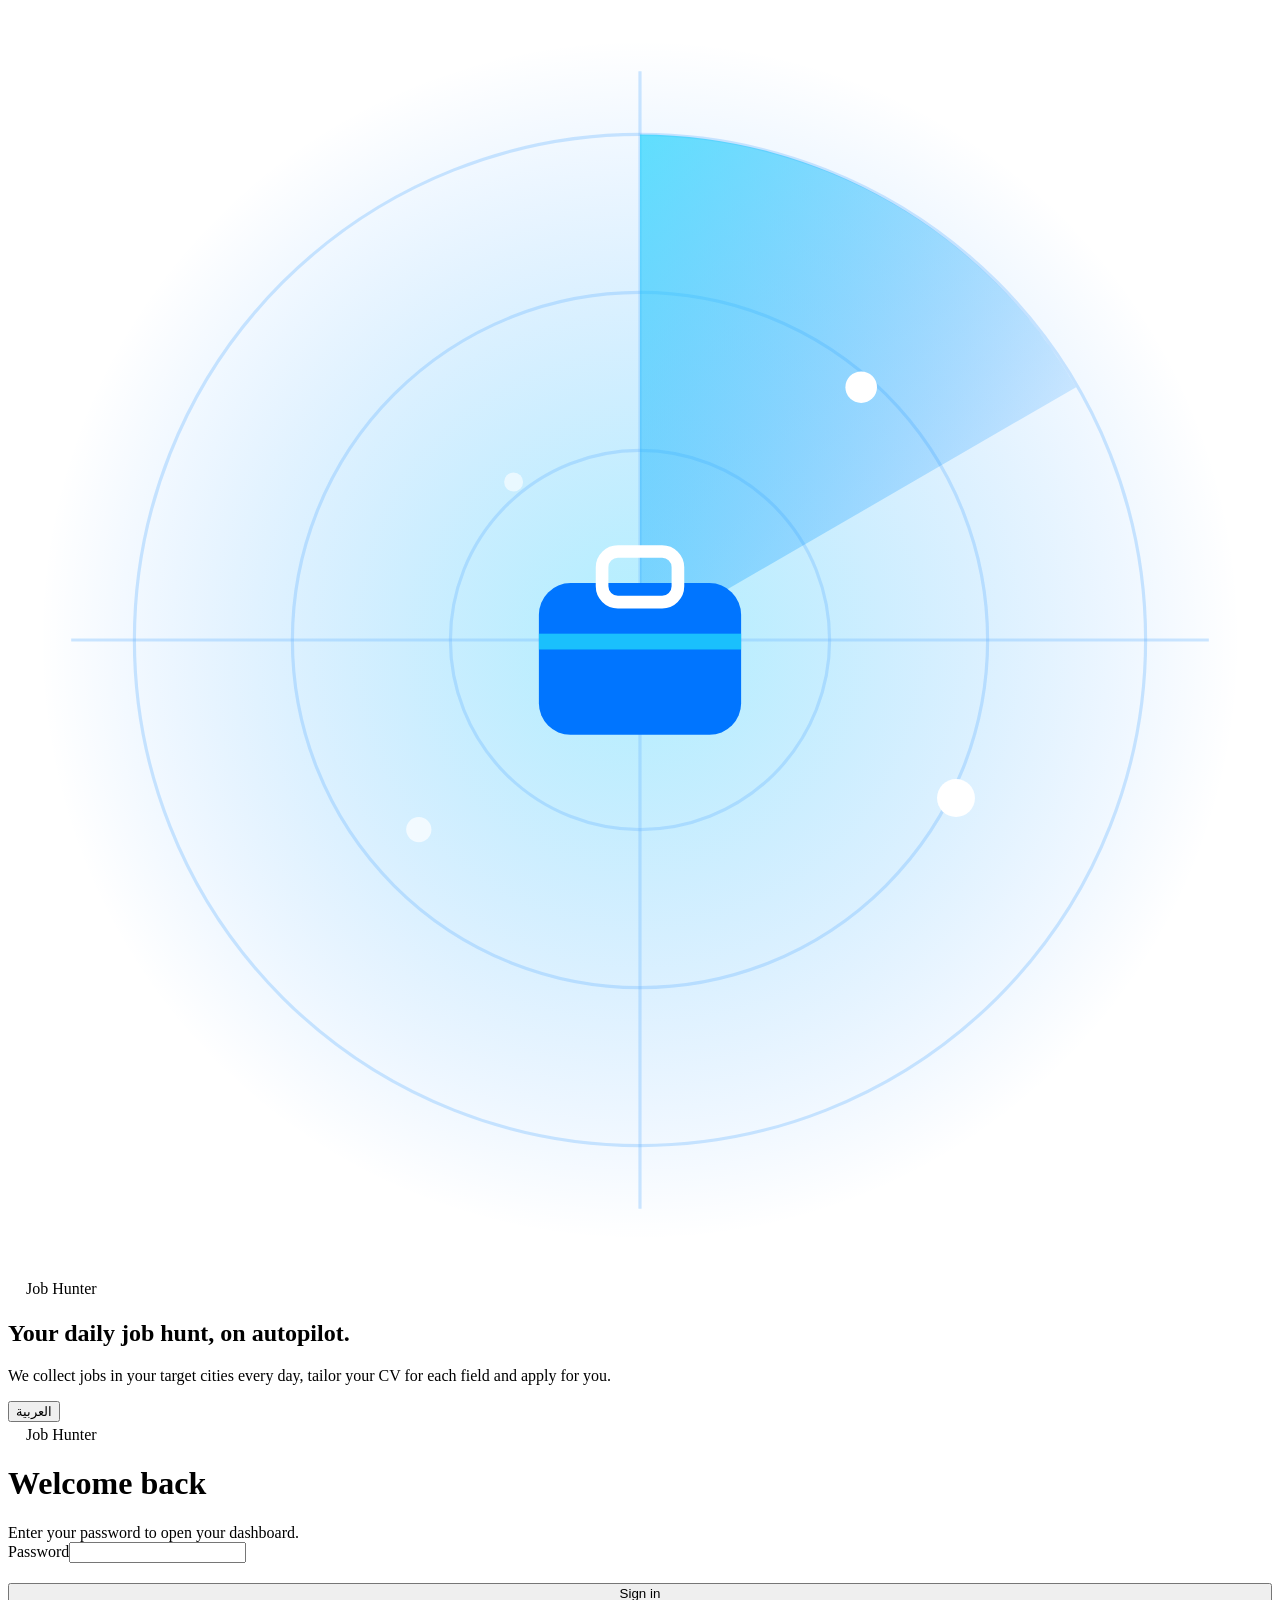
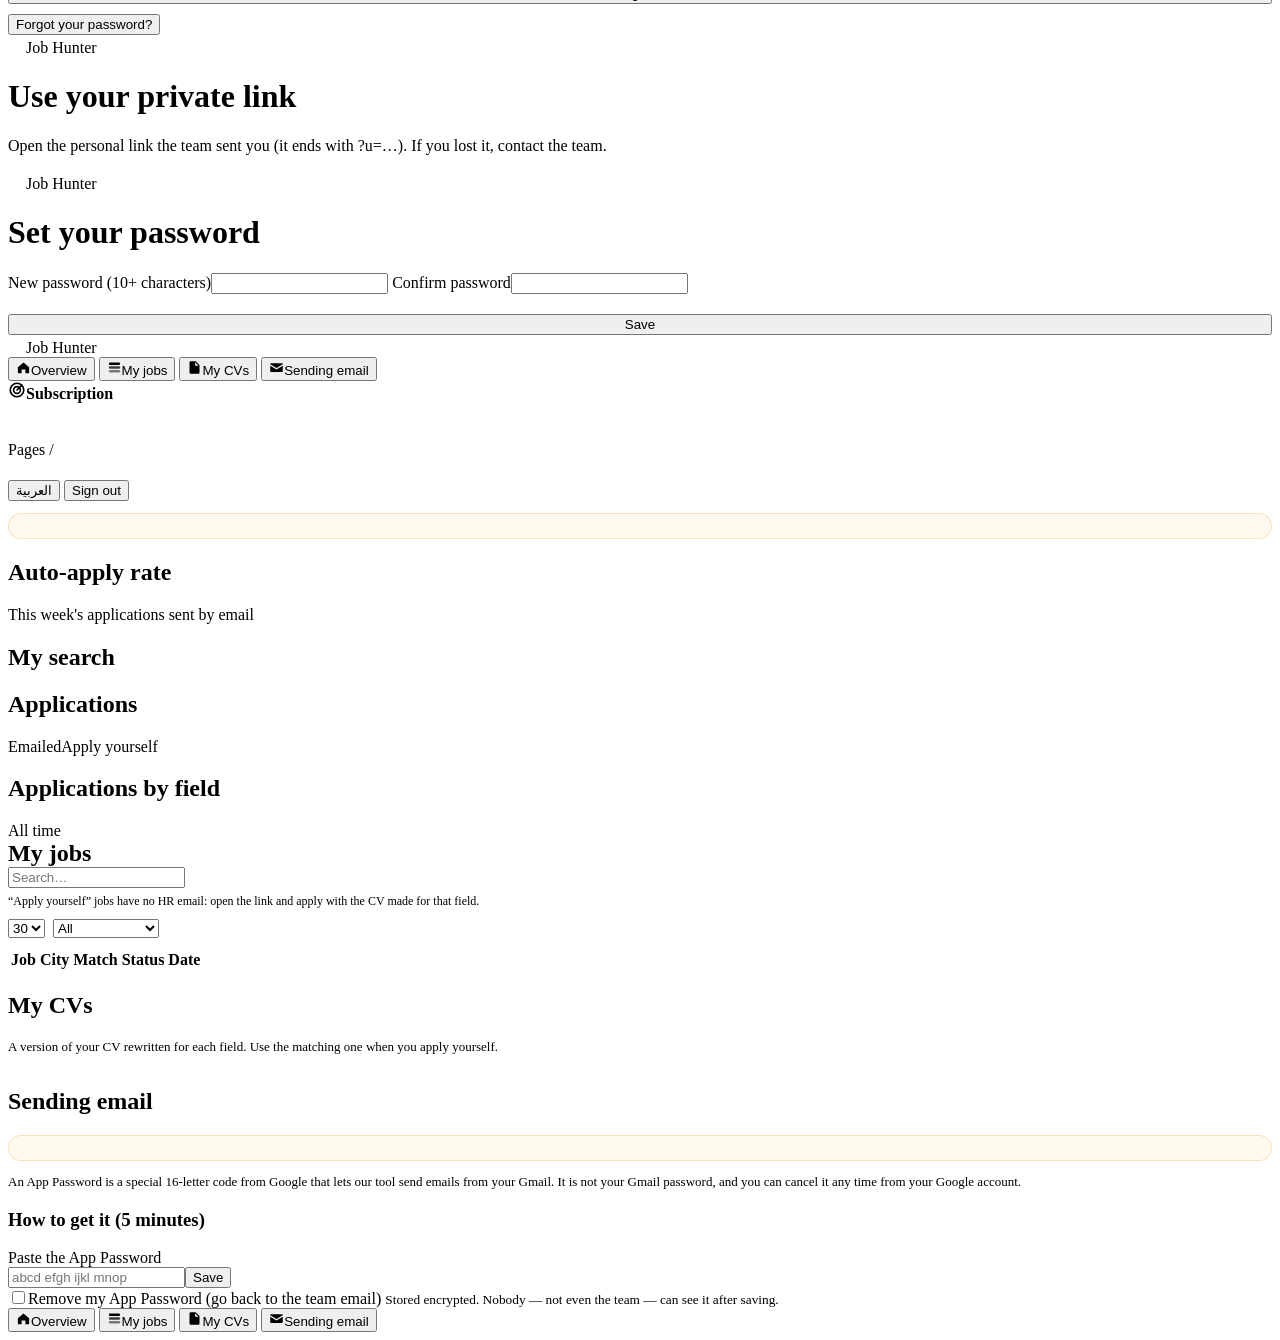
==== public/me.html @ 723ca61e "Create me.html" ====
<!doctype html>
<html lang="en" dir="ltr">
<head>
<meta charset="utf-8">
<meta name="viewport" content="width=device-width,initial-scale=1,viewport-fit=cover">
<meta name="robots" content="noindex,nofollow">
<title>My job hunt</title>
<meta name="theme-color" content="#070b24">
<link rel="manifest" href="/me.webmanifest">
<link rel="icon" href="/icon.svg" type="image/svg+xml">
<link rel="apple-touch-icon" href="/icon-192.png">
<meta name="mobile-web-app-capable" content="yes"><meta name="apple-mobile-web-app-capable" content="yes">
<meta name="apple-mobile-web-app-status-bar-style" content="black-translucent"><meta name="apple-mobile-web-app-title" content="Job Hunter">
<link rel="preconnect" href="https://fonts.googleapis.com"><link rel="preconnect" href="https://fonts.gstatic.com" crossorigin>
<link rel="stylesheet" href="https://fonts.googleapis.com/css2?family=Cairo:wght@400;600;700;800&family=Plus+Jakarta+Sans:wght@400;500;600;700;800&display=swap">
<link rel="stylesheet" href="/app.css">
<style>
.steps{margin:6px 0 0;padding-inline-start:22px;line-height:1.8;font-size:14px}.steps li{margin-bottom:8px}.steps a{color:var(--acc2)}
.note{border:1px solid rgba(255,181,71,.35);background:rgba(255,181,71,.08);color:var(--warn);border-radius:14px;padding:12px 14px;font-size:13px;margin:12px 0}
.note.ok{border-color:rgba(1,181,116,.35);background:rgba(1,181,116,.08);color:var(--ok)}
.jt a.apply{color:var(--acc2);font-weight:700;text-decoration:none}.jt td{vertical-align:top}
.cvs{display:grid;grid-template-columns:repeat(auto-fill,minmax(230px,1fr));gap:14px}
.cvc{border:1px solid var(--line);border-radius:18px;padding:16px;background:rgba(255,255,255,.03)}.cvc b{display:block;margin-bottom:4px}
.filters{display:flex;gap:8px;flex-wrap:wrap;margin:10px 0}.filters select{width:auto}
a.btn{display:inline-block;padding:10px 18px;border-radius:12px;background:var(--acc);color:#fff;font:600 13px var(--font);text-decoration:none}a.btn.sm{padding:6px 12px;font-size:12px;border-radius:10px}a.btn.ghost{background:rgba(255,255,255,.05);color:var(--ink);border:1px solid var(--line)}
code.k{background:rgba(0,0,0,.35);padding:2px 6px;border-radius:6px;font-size:12px}
</style>
</head>
<body>
<!-- ================= auth ================= -->
<div class="auth" id="auth">
  <div class="auth-art">
    <svg class="radar" viewBox="0 0 400 400" fill="none" aria-hidden="true">
      <defs><radialGradient id="rg" cx=".5" cy=".5" r=".5"><stop offset="0" stop-color="#21d4fd" stop-opacity=".35"/><stop offset="1" stop-color="#0075ff" stop-opacity="0"/></radialGradient>
      <linearGradient id="sw" x1="0" y1="0" x2="1" y2="1"><stop offset="0" stop-color="#21d4fd" stop-opacity=".7"/><stop offset="1" stop-color="#0075ff" stop-opacity="0"/></linearGradient></defs>
      <circle cx="200" cy="200" r="190" fill="url(#rg)"/>
      <g stroke="#6fb8ff" stroke-opacity=".35"><circle cx="200" cy="200" r="60"/><circle cx="200" cy="200" r="110"/><circle cx="200" cy="200" r="160"/><path d="M200 20v360M20 200h360"/></g>
      <path d="M200 200 L200 40 A160 160 0 0 1 338 120 Z" fill="url(#sw)"/>
      <g fill="#fff"><circle cx="270" cy="120" r="5"/><circle cx="130" cy="260" r="4" opacity=".7"/><circle cx="300" cy="250" r="6"/><circle cx="160" cy="150" r="3" opacity=".6"/></g>
      <g transform="translate(168 172)"><rect width="64" height="48" y="10" rx="10" fill="#0075ff"/><rect x="20" width="24" height="16" rx="5" stroke="#fff" stroke-width="4" fill="none"/><rect y="26" width="64" height="5" fill="#21d4fd" opacity=".8"/></g>
    </svg>
    <div class="brand"><span class="logo" data-ic="logo"></span>Job Hunter</div>
    <h2 style="margin-top:22px" data-t="artTitle"></h2><p data-t="artText"></p>
  </div>
  <div class="auth-side" style="position:relative">
    <div class="auth-top"><button class="ghost sm" id="langBtn">العربية</button></div>
    <div id="v-login" class="card hidden">
      <div class="brand"><span class="logo" data-ic="logo"></span>Job Hunter</div>
      <h1 data-t="welcome"></h1><p class="mute" style="margin:0" data-t="loginHint"></p>
      <label data-t="password"></label><input id="l-pw" type="password" autocomplete="current-password">
      <button id="l-go" style="width:100%;margin-top:20px" data-t="signIn"></button>
      <div class="row" style="margin-top:10px;justify-content:center"><button class="ghost sm" id="l-forgot" data-t="forgot"></button></div>
      <div class="msg" id="l-msg"></div>
    </div>
    <div id="v-nolink" class="card hidden">
      <div class="brand"><span class="logo" data-ic="logo"></span>Job Hunter</div>
      <h1 data-t="noLinkTitle"></h1><p class="mute" data-t="noLinkText"></p>
    </div>
    <div id="v-setpw" class="card hidden">
      <div class="brand"><span class="logo" data-ic="logo"></span>Job Hunter</div>
      <h1 data-t="setPw"></h1>
      <label data-t="newPw"></label><input id="p-pw" type="password" autocomplete="new-password">
      <label data-t="confirmPw"></label><input id="p-pw2" type="password" autocomplete="new-password">
      <button id="p-go" style="width:100%;margin-top:20px" data-t="save"></button>
      <div class="msg" id="p-msg"></div>
    </div>
  </div>
</div>

<!-- ================= app ================= -->
<div id="v-home" class="app hidden">
  <aside class="side"><div class="side-in">
    <div class="brand"><span class="logo" data-ic="logo"></span>Job Hunter</div>
    <nav class="nav">
      <button data-tab="overview"><span class="ic" data-ic="home"></span><span data-t="overview"></span></button>
      <button data-tab="jobs"><span class="ic" data-ic="list"></span><span data-t="jobs"></span></button>
      <button data-tab="cvs"><span class="ic" data-ic="doc"></span><span data-t="cvs"></span></button>
      <button data-tab="email"><span class="ic" data-ic="mail"></span><span data-t="emailTab"></span></button>
    </nav>
    <div class="help"><span class="ic" data-ic="radar"></span><b data-t="subCard"></b><p id="side-sub"></p></div>
  </div></aside>

  <main class="main">
    <header class="top">
      <span class="logo mlogo brand" style="padding:0"><span class="logo" data-ic="logo"></span></span>
      <div><div class="crumb"><span data-t="pages"></span> / <b id="crumb"></b></div><h1 id="pageTitle"></h1></div>
      <span class="sp"></span>
      <button class="ghost sm" id="langBtn2">العربية</button>
      <span class="who"><span class="avatar" id="avatar"></span><span id="who"></span></span>
      <button class="ghost sm" id="out" data-t="signOut"></button>
    </header>
    <div class="note hidden" id="ro-note"></div>

    <section data-p="overview">
      <div class="kpis" id="kpis"></div>
      <div class="ovgrid">
        <div class="card hero" id="hero"></div>
        <div class="card"><h2 data-t="autoRate"></h2><div class="sub-h" data-t="autoRateHint"></div><div class="gauge-wrap" id="gauge"></div></div>
        <div class="card"><h2 data-t="mySearch"></h2><div class="sub-h" id="modeSub"></div><div id="searchBox"></div></div>
      </div>
      <div class="chartgrid">
        <div class="card chart"><h2 data-t="appsChart"></h2><div class="sub-h" id="appsSub"></div><div id="areaChart"></div>
          <div class="legend"><span><i style="background:#21d4fd"></i><span data-t="sentCol"></span></span><span><i style="background:#0075ff"></i><span data-t="manualCol"></span></span></div></div>
        <div class="card chart"><h2 data-t="byField"></h2><div class="sub-h" data-t="byFieldHint"></div><div class="bars" id="barChart"></div></div>
      </div>
    </section>

    <section class="card hidden" data-p="jobs">
      <div class="row"><h2 style="margin:0" data-t="jobs"></h2><span class="sp"></span><input id="q" style="max-width:240px" data-ph="search"></div>
      <p class="mute" style="font-size:12px;margin:6px 0 0" data-t="jobsHint"></p>
      <div class="filters"><select id="f-days"><option value="7">7</option><option value="30" selected>30</option><option value="90">90</option></select>
        <select id="f-st"><option value="" data-t="allStatus"></option><option value="sent" data-t="stSent"></option><option value="manual" data-t="stManual"></option></select></div>
      <div style="overflow-x:auto"><table class="stack jt"><thead><tr><th data-t="job"></th><th data-t="city"></th><th data-t="score"></th><th data-t="status"></th><th data-t="date"></th><th></th></tr></thead><tbody id="jobs"></tbody></table></div>
      <div class="msg" id="j-msg"></div>
    </section>

    <section class="card hidden" data-p="cvs">
      <h2 data-t="cvs"></h2><p class="mute" style="font-size:13px" data-t="cvsHint"></p>
      <div class="cvs" id="cvs"></div>
    </section>

    <section class="card hidden" data-p="email">
      <h2 data-t="emailTab"></h2>
      <div class="note" id="ap-state"></div>
      <p class="mute" style="font-size:13px" data-t="apWhy"></p>
      <h3 data-t="apSteps"></h3>
      <ol class="steps" id="ap-steps"></ol>
      <div id="ap-form">
        <label data-t="apLabel"></label>
        <div class="row"><input id="ap" type="password" autocomplete="off" style="max-width:320px" placeholder="abcd efgh ijkl mnop"><button id="ap-save" data-t="save"></button></div>
        <label class="opt hidden" id="ap-clearbox" style="margin-top:12px"><input type="checkbox" id="ap-clear"><span data-t="apClear"></span></label>
        <small class="mute" data-t="apSafe"></small>
      </div>
      <div class="msg" id="ap-msg"></div>
    </section>
  </main>

  <nav class="bnav">
    <button data-tab="overview"><span class="ic" data-ic="home"></span><span data-t="overview"></span></button>
    <button data-tab="jobs"><span class="ic" data-ic="list"></span><span data-t="jobs"></span></button>
    <button data-tab="cvs"><span class="ic" data-ic="doc"></span><span data-t="cvs"></span></button>
    <button data-tab="email"><span class="ic" data-ic="mail"></span><span data-t="emailTab"></span></button>
  </nav>
</div>

<script>
const T={en:{artTitle:"Your daily job hunt, on autopilot.",artText:"We collect jobs in your target cities every day, tailor your CV for each field and apply for you.",welcome:"Welcome back",loginHint:"Enter your password to open your dashboard.",password:"Password",signIn:"Sign in",forgot:"Forgot your password?",forgotDone:"Request sent. The team will send you a new link soon.",noLinkTitle:"Use your private link",noLinkText:"Open the personal link the team sent you (it ends with ?u=…). If you lost it, contact the team.",setPw:"Set your password",newPw:"New password (10+ characters)",confirmPw:"Confirm password",save:"Save",mismatch:"Passwords do not match",pwDone:"Password saved. Signing you in…",signOut:"Sign out",pages:"Pages",overview:"Overview",jobs:"My jobs",cvs:"My CVs",emailTab:"Sending email",subCard:"Subscription",subUntil:"Active until {d}",subEnded:"Ended on {d}",
roNote:"Your subscription ended on {d}. The dashboard is read only — contact the team to renew.",lockedNote:"Your account is paused by the team. The dashboard is read only.",
kToday:"Applied today",kWeek:"Applied this week",kAuto:"Auto-applied (week)",kMatch:"Matching jobs",hello:"Hello,",heroText:"We are hunting in {c} cities across {f} fields for you. Here is your progress.",heroBtn:"See my jobs",
autoRate:"Auto-apply rate",autoRateHint:"This week's applications sent by email",sentCol:"Emailed",manualCol:"Apply yourself",mySearch:"My search",modeLive:"Live — applications are being sent",modeTest:"Starting soon — test mode",
cities:"Cities",fields:"Fields",sendFrom:"Sending from",fromMine:"My Gmail",fromCentral:"Team email",dailyRun:"Daily run (Cairo)",appsChart:"Applications",last14:"in the last 14 days",byField:"Applications by field",byFieldHint:"All time",noData:"No data yet — it fills up after the first run.",
search:"Search…",jobsHint:"“Apply yourself” jobs have no HR email: open the link and apply with the CV made for that field.",allStatus:"All",stSent:"Emailed",stManual:"Apply yourself",stFailed:"Failed",job:"Job",city:"City",score:"Match",status:"Status",date:"Date",open:"Open job",cv:"CV",noJobs:"No jobs yet.",
cvsHint:"A version of your CV rewritten for each field. Use the matching one when you apply yourself.",download:"Download PDF",updated:"Updated",noCvs:"Your tailored CVs appear here after the first run.",
apOn:"✓ Applications are sent from your own Gmail ({e}).",apOff:"Applications are sent from the team email for now (with a small daily limit and replies going to you). Add an App Password to send from your own Gmail — more applications and better trust.",
apWhy:"An App Password is a special 16-letter code from Google that lets our tool send emails from your Gmail. It is not your Gmail password, and you can cancel it any time from your Google account.",
apSteps:"How to get it (5 minutes)",apLabel:"Paste the App Password",apClear:"Remove my App Password (go back to the team email)",apSafe:"Stored encrypted. Nobody — not even the team — can see it after saving.",apSaved:"Saved ✓",apRemoved:"Removed",apRO:"Read only — your subscription ended.",
st1:'Open <a href="https://myaccount.google.com/signinoptions/twosv" target="_blank" rel="noopener">2-Step Verification</a> on the Google account {e} and turn it <b>on</b> (Google will ask for your phone). This is required first.',
st2:'Open <a href="https://myaccount.google.com/apppasswords" target="_blank" rel="noopener">myaccount.google.com/apppasswords</a> (sign in with the same account if asked).',
st3:'If you see <b>“The setting you are looking for is not available for your account”</b>, 2-Step Verification is not on yet — go back to step 1, wait a minute, then try again.',
st4:'In <b>App name</b> type any name, for example <code class="k">Job Hunter</code>, then press <b>Create</b>.',
st5:'Google shows a yellow box with 16 letters like <code class="k">abcd efgh ijkl mnop</code>. Copy it (it is shown only once).',
st6:'Paste it below and press <b>Save</b>. Done — the next run sends from your Gmail.'},
ar:{artTitle:"البحث عن شغل كل يوم… أوتوماتيك.",artText:"بنجمع الوظايف في المدن اللي تختارها كل يوم، ونعدّل السي في بتاعك لكل مجال، ونقدّم لك.",welcome:"أهلاً بيك",loginHint:"اكتب كلمة السر عشان تفتح الداشبورد بتاعتك.",password:"كلمة السر",signIn:"دخول",forgot:"نسيت كلمة السر؟",forgotDone:"اتبعت الطلب. الفريق هيبعتلك لينك جديد قريب.",noLinkTitle:"افتح اللينك الخاص بيك",noLinkText:"افتح اللينك الشخصي اللي الفريق بعتهولك (آخره ?u=…). لو ضاع منك، كلّم الفريق.",setPw:"تعيين كلمة السر",newPw:"كلمة سر جديدة (10 حروف أو أكتر)",confirmPw:"تأكيد كلمة السر",save:"حفظ",mismatch:"كلمتين السر مش زي بعض",pwDone:"اتحفظت. بندخّلك…",signOut:"خروج",pages:"الصفحات",overview:"نظرة عامة",jobs:"وظايفي",cvs:"نسخ السي في",emailTab:"إيميل الإرسال",subCard:"الاشتراك",subUntil:"ساري لحد {d}",subEnded:"انتهى يوم {d}",
roNote:"اشتراكك انتهى يوم {d}. الداشبورد للقراءة بس — كلّم الفريق عشان تجدّد.",lockedNote:"حسابك متوقف مؤقتًا من الفريق. الداشبورد للقراءة بس.",
kToday:"تقديمات النهارده",kWeek:"تقديمات الأسبوع",kAuto:"أوتوماتيك (الأسبوع)",kMatch:"وظايف مناسبة",hello:"أهلاً،",heroText:"بندوّر لك في {c} مدينة و{f} مجال. ده ملخص شغلك.",heroBtn:"شوف وظايفي",
autoRate:"نسبة التقديم الأوتوماتيك",autoRateHint:"تقديمات الأسبوع اللي اتبعتت بالإيميل",sentCol:"اتبعت إيميل",manualCol:"قدّم بنفسك",mySearch:"البحث بتاعي",modeLive:"شغّال — التقديمات بتتبعت",modeTest:"هيبدأ قريب — وضع التجربة",
cities:"المدن",fields:"المجالات",sendFrom:"الإرسال من",fromMine:"جيميلي",fromCentral:"إيميل الفريق",dailyRun:"التشغيل اليومي (القاهرة)",appsChart:"التقديمات",last14:"في آخر 14 يوم",byField:"التقديمات حسب المجال",byFieldHint:"من البداية",noData:"لسه مفيش بيانات — هتظهر بعد أول تشغيل.",
search:"بحث…",jobsHint:"وظايف «قدّم بنفسك» مفيهاش إيميل HR: افتح اللينك وقدّم بالسي في المعمول للمجال ده.",allStatus:"الكل",stSent:"اتبعت إيميل",stManual:"قدّم بنفسك",stFailed:"فشل",job:"الوظيفة",city:"المدينة",score:"التطابق",status:"الحالة",date:"التاريخ",open:"افتح الوظيفة",cv:"السي في",noJobs:"لسه مفيش وظايف.",
cvsHint:"نسخة من السي في بتاعك متعدّلة لكل مجال. استخدم المناسبة لما تقدّم بنفسك.",download:"تحميل PDF",updated:"اتحدّث",noCvs:"نسخ السي في المعدّلة هتظهر هنا بعد أول تشغيل.",
apOn:"✓ التقديمات بتتبعت من جيميلك انت ({e}).",apOff:"التقديمات بتتبعت دلوقتي من إيميل الفريق (بحد يومي صغير، والردود بتوصلك). ضيف App Password عشان تتبعت من جيميلك — تقديمات أكتر وثقة أعلى.",
apWhy:"الـ App Password كود من 16 حرف بتعمله جوجل، بيسمح للأداة تبعت إيميلات من جيميلك. ده مش باسورد جيميلك، وتقدر تلغيه في أي وقت من حساب جوجل.",
apSteps:"إزاي تعمله (5 دقايق)",apLabel:"الصق الـ App Password",apClear:"امسح الـ App Password (ارجع لإيميل الفريق)",apSafe:"بيتحفظ متشفّر. محدش — ولا حتى الفريق — يقدر يشوفه بعد الحفظ.",apSaved:"اتحفظ ✓",apRemoved:"اتمسح",apRO:"للقراءة بس — اشتراكك انتهى.",
st1:'افتح <a href="https://myaccount.google.com/signinoptions/twosv" target="_blank" rel="noopener">التحقق بخطوتين (2-Step Verification)</a> على حساب جوجل {e} و<b>فعّله</b> (جوجل هيطلب رقم موبايلك). ده لازم الأول.',
st2:'افتح <a href="https://myaccount.google.com/apppasswords" target="_blank" rel="noopener">myaccount.google.com/apppasswords</a> (ولو طلب تسجيل دخول، ادخل بنفس الحساب).',
st3:'لو ظهرت رسالة <b>«The setting you are looking for is not available for your account»</b> يبقى التحقق بخطوتين لسه مش متفعّل — ارجع للخطوة 1، استنى دقيقة، وجرّب تاني.',
st4:'في خانة <b>App name</b> اكتب أي اسم، مثلاً <code class="k">Job Hunter</code>، ودوس <b>Create</b>.',
st5:'جوجل هيظهرلك مربع أصفر فيه 16 حرف زي <code class="k">abcd efgh ijkl mnop</code>. انسخه (بيظهر مرة واحدة بس).',
st6:'الصقه تحت ودوس <b>حفظ</b>. خلاص — التشغيل الجاي هيبعت من جيميلك.'}};
let lang=(()=>{try{return localStorage.getItem('lang')||'en'}catch{return'en'}})();
const $=id=>document.getElementById(id), t=k=>T[lang][k]||k;
const esc=s=>String(s??'').replace(/[&<>"']/g,c=>({'&':'&amp;','<':'&lt;','>':'&gt;','"':'&quot;',"'":'&#39;'}[c]));
function msg(id,text,ok){$(id).textContent=text;$(id).classList.toggle('ok',!!ok);}
const SLUG=(()=>{const u=new URLSearchParams(location.search).get('u');try{if(u)localStorage.setItem('slug',u);return u||localStorage.getItem('slug')||''}catch{return u||''}})();
function applyLang(){document.documentElement.lang=lang;document.documentElement.dir=lang==='ar'?'rtl':'ltr';
  document.querySelectorAll('[data-t]').forEach(e=>e.textContent=t(e.dataset.t));document.querySelectorAll('[data-ph]').forEach(e=>e.placeholder=t(e.dataset.ph));
  $('langBtn').textContent=$('langBtn2').textContent=lang==='ar'?'English':'العربية';}
$('langBtn').onclick=$('langBtn2').onclick=()=>{lang=lang==='ar'?'en':'ar';try{localStorage.setItem('lang',lang)}catch{}applyLang();if(ME){call('/api/me/lang',{method:'PUT',body:{lang}}).catch(()=>{});frame();tab(TAB)}};
async function call(path,opt={}){const r=await fetch(path,{method:opt.method||'GET',headers:{'content-type':'application/json'},body:opt.body?JSON.stringify(opt.body):undefined,credentials:'same-origin'});
  let d={};try{d=await r.json()}catch{}if(!r.ok)throw Object.assign(new Error(d.error||r.status),{status:r.status});return d;}
function show(v){['login','nolink','setpw','home'].forEach(x=>$('v-'+x).classList.toggle('hidden',x!==v));$('auth').classList.toggle('hidden',v==='home');}

$('l-go').onclick=async()=>{try{await call('/api/me/login',{method:'POST',body:{slug:SLUG,password:$('l-pw').value}});boot()}catch(e){msg('l-msg',e.message)}};
$('l-pw').onkeydown=e=>{if(e.key==='Enter')$('l-go').click()};
$('l-forgot').onclick=async()=>{await call('/api/me/forgot',{method:'POST',body:{slug:SLUG}}).catch(()=>{});msg('l-msg',t('forgotDone'),true)};
$('p-go').onclick=async()=>{if($('p-pw').value!==$('p-pw2').value)return msg('p-msg',t('mismatch'));
  try{const d=await call('/api/set-password',{method:'POST',body:{token:location.hash.split('=')[1],password:$('p-pw').value}});msg('p-msg',t('pwDone'),true);
    const pw=$('p-pw').value;history.replaceState(null,'',location.pathname+'?u='+encodeURIComponent(d.slug||SLUG));try{localStorage.setItem('slug',d.slug||SLUG)}catch{}
    await call('/api/me/login',{method:'POST',body:{slug:d.slug||SLUG,password:pw}}).catch(()=>{});setTimeout(boot,600)}catch(e){msg('p-msg',e.message)}};
$('out').onclick=async()=>{await call('/api/me/logout',{method:'POST'}).catch(()=>{});ME=null;boot()};

const CO={AE:['United Arab Emirates','الإمارات'],EG:['Egypt','مصر'],SA:['Saudi Arabia','السعودية']};
const AR={"Abu Dhabi":"أبوظبي","Dubai":"دبي","Sharjah":"الشارقة","Ajman":"عجمان","Umm Al Quwain":"أم القيوين","Ras Al Khaimah":"رأس الخيمة","Fujairah":"الفجيرة",
"Cairo":"القاهرة","Giza":"الجيزة","Alexandria":"الإسكندرية","Qalyubia":"القليوبية","Sharqia":"الشرقية","Dakahlia":"الدقهلية","Gharbia":"الغربية","Monufia":"المنوفية","Beheira":"البحيرة","Kafr El Sheikh":"كفر الشيخ","Damietta":"دمياط","Port Said":"بورسعيد","Ismailia":"الإسماعيلية","Suez":"السويس","North Sinai":"شمال سيناء","South Sinai":"جنوب سيناء","Red Sea":"البحر الأحمر","Matrouh":"مطروح","New Valley":"الوادي الجديد","Faiyum":"الفيوم","Beni Suef":"بني سويف","Minya":"المنيا","Asyut":"أسيوط","Sohag":"سوهاج","Qena":"قنا","Luxor":"الأقصر","Aswan":"أسوان",
"Riyadh":"الرياض","Jeddah":"جدة","Mecca":"مكة","Medina":"المدينة المنورة","Dammam":"الدمام","Khobar":"الخبر","Dhahran":"الظهران","Jubail":"الجبيل","Al Ahsa":"الأحساء","Taif":"الطائف","Tabuk":"تبوك","Abha":"أبها","Khamis Mushait":"خميس مشيط","Buraidah":"بريدة","Hail":"حائل","Yanbu":"ينبع","Jazan":"جازان","Najran":"نجران",
"Accounting & Finance":"محاسبة ومالية","Banking":"بنوك","Sales":"مبيعات","Marketing":"تسويق","Customer Service":"خدمة عملاء","Administration & Secretarial":"إدارة وسكرتارية","Reception & Front Office":"استقبال","Human Resources":"موارد بشرية","IT & Software":"تقنية وبرمجة","Data & Analytics":"بيانات وتحليل","Civil Engineering":"هندسة مدنية","Mechanical Engineering":"هندسة ميكانيكية","Electrical Engineering":"هندسة كهربائية","Construction & Site Management":"مقاولات وإدارة مواقع","Project Management":"إدارة مشاريع","Healthcare & Nursing":"رعاية صحية وتمريض","Pharmacy":"صيدلة","Education & Teaching":"تعليم وتدريس","Hospitality & Hotels":"فنادق وضيافة","Tourism & Travel":"سياحة وسفر","Food & Beverage":"مطاعم ومشروبات","Retail":"تجزئة","Logistics & Supply Chain":"لوجستيات وسلاسل إمداد","Procurement":"مشتريات","Real Estate":"عقارات","Graphic Design & Creative":"تصميم وإبداع","Legal":"قانوني","Security":"أمن وحراسة","Driving & Delivery":"قيادة وتوصيل"};
const nm=s=>lang==='ar'&&AR[s]||s;
const IC={logo:'<svg width="18" height="18" viewBox="0 0 24 24" fill="none" stroke="#fff" stroke-width="2.4" stroke-linecap="round"><circle cx="11" cy="11" r="6.5"/><path d="M16 16l4.5 4.5"/><path d="M8.5 11h5M11 8.5v5"/></svg>',
home:'<svg width="15" height="15" viewBox="0 0 24 24" fill="currentColor"><path d="M3 11.5 12 4l9 7.5V20a1 1 0 0 1-1 1h-5v-6H9v6H4a1 1 0 0 1-1-1z"/></svg>',
users:'<svg width="15" height="15" viewBox="0 0 24 24" fill="currentColor"><circle cx="9" cy="8" r="4"/><path d="M1.5 20c0-4 3.4-6.5 7.5-6.5s7.5 2.5 7.5 6.5z"/><circle cx="17.5" cy="9" r="3" opacity=".7"/><path d="M18 14c2.6.3 4.5 2.2 4.5 5h-4.4" opacity=".7"/></svg>',
shield:'<svg width="15" height="15" viewBox="0 0 24 24" fill="currentColor"><path d="M12 2 4 5v6c0 5 3.4 9.4 8 11 4.6-1.6 8-6 8-11V5z"/></svg>',
gear:'<svg width="15" height="15" viewBox="0 0 24 24" fill="currentColor"><path d="M19.4 13a7.7 7.7 0 0 0 0-2l2.1-1.6-2-3.5-2.5 1a7.4 7.4 0 0 0-1.7-1L15 3.3h-4l-.4 2.6a7.4 7.4 0 0 0-1.7 1l-2.5-1-2 3.5L6.6 11a7.7 7.7 0 0 0 0 2l-2.2 1.6 2 3.5 2.5-1a7.4 7.4 0 0 0 1.7 1l.4 2.6h4l.4-2.6a7.4 7.4 0 0 0 1.7-1l2.5 1 2-3.5zM13 15.5a3.5 3.5 0 1 1 0-7 3.5 3.5 0 0 1 0 7z" transform="translate(-1 0)"/></svg>',
radar:'<svg width="18" height="18" viewBox="0 0 24 24" fill="none" stroke="currentColor" stroke-width="2.2" stroke-linecap="round"><circle cx="12" cy="12" r="9"/><circle cx="12" cy="12" r="4.5"/><path d="M12 12 18.5 5.5"/></svg>',
bag:'<svg width="20" height="20" viewBox="0 0 24 24" fill="#fff"><path d="M9 3h6a2 2 0 0 1 2 2v2h3a2 2 0 0 1 2 2v4H2V9a2 2 0 0 1 2-2h3V5a2 2 0 0 1 2-2zm0 4h6V5H9z"/><path d="M2 14h8v1a2 2 0 0 0 4 0v-1h8v5a2 2 0 0 1-2 2H4a2 2 0 0 1-2-2z"/></svg>',
send:'<svg width="20" height="20" viewBox="0 0 24 24" fill="#fff"><path d="M2.5 11.2 21 3l-7.2 18.5-2.9-7.4z"/></svg>',
bolt:'<svg width="20" height="20" viewBox="0 0 24 24" fill="#fff"><path d="M13 2 4 14h7l-1 8 9-12h-7z"/></svg>',
clock:'<svg width="20" height="20" viewBox="0 0 24 24" fill="none" stroke="#fff" stroke-width="2.4" stroke-linecap="round"><circle cx="12" cy="12" r="9"/><path d="M12 7v5l3 2"/></svg>',
people:'<svg width="20" height="20" viewBox="0 0 24 24" fill="#fff"><circle cx="9" cy="8" r="4"/><path d="M1.5 20c0-4 3.4-6.5 7.5-6.5s7.5 2.5 7.5 6.5z"/><circle cx="17.5" cy="9" r="3" opacity=".7"/></svg>'};
function paintIcons(root=document){root.querySelectorAll('[data-ic]').forEach(e=>{if(!e.firstChild)e.innerHTML=IC[e.dataset.ic]||''})}
function labelCells(tb){const th=[...tb.closest('table').querySelectorAll('thead th')].map(x=>x.textContent);tb.querySelectorAll('tr').forEach(r=>[...r.children].forEach((c,i)=>{if(th[i])c.dataset.l=th[i]}))}
const fmtDT=s=>s?new Date(s.replace(' ','T')+'Z').toLocaleString(lang==='ar'?'ar-EG':'en-GB',{day:'numeric',month:'short',hour:'2-digit',minute:'2-digit'}):'';
function smooth(pts){if(pts.length<2)return'';let d=`M${pts[0][0]},${pts[0][1]}`;for(let i=0;i<pts.length-1;i++){const p0=pts[i-1]||pts[i],p1=pts[i],p2=pts[i+1],p3=pts[i+2]||p2;
  d+=` C${p1[0]+(p2[0]-p0[0])/6},${p1[1]+(p2[1]-p0[1])/6} ${p2[0]-(p3[0]-p1[0])/6},${p2[1]-(p3[1]-p1[1])/6} ${p2[0]},${p2[1]}`}return d}
function areaSvg(days){const W=600,H=230,L=34,R=26,T=14,B=26,max=Math.max(4,...days.map(x=>Math.max(x.e,x.m)));const top=Math.ceil(max/4)*4;
  const X=i=>L+i*(W-L-R)/(days.length-1),Y=v=>T+(1-v/top)*(H-T-B);
  const line=k=>smooth(days.map((x,i)=>[X(i),Y(x[k])])),area=k=>line(k)+` L${X(days.length-1)},${H-B} L${X(0)},${H-B} Z`;
  let g='';for(let j=0;j<=4;j++){const v=top*j/4,y=Y(v);g+=`<line x1="${L}" x2="${W-R}" y1="${y}" y2="${y}" stroke="#56577a" stroke-dasharray="4 5" stroke-opacity=".5"/><text x="${L-8}" y="${y+4}" fill="#a0aec0" font-size="10" text-anchor="end">${v}</text>`}
  days.forEach((x,i)=>{if(i%2===0||i===days.length-1)g+=`<text x="${X(i)}" y="${H-6}" fill="#a0aec0" font-size="10" text-anchor="middle">${x.lab}</text>`});
  return `<svg viewBox="0 0 ${W} ${H}" role="img"><defs><linearGradient id="ga" x1="0" y1="0" x2="0" y2="1"><stop offset="0" stop-color="#21d4fd" stop-opacity=".55"/><stop offset="1" stop-color="#21d4fd" stop-opacity="0"/></linearGradient>
    <linearGradient id="gb" x1="0" y1="0" x2="0" y2="1"><stop offset="0" stop-color="#0075ff" stop-opacity=".55"/><stop offset="1" stop-color="#0075ff" stop-opacity="0"/></linearGradient></defs>${g}
    <path d="${area('m')}" fill="url(#gb)"/><path d="${line('m')}" fill="none" stroke="#0075ff" stroke-width="3"/>
    <path d="${area('e')}" fill="url(#ga)"/><path d="${line('e')}" fill="none" stroke="#21d4fd" stroke-width="3"/></svg>`}
function barSvg(rows){if(!rows.length)return `<div class="empty">${esc(t('noData'))}</div>`;const W=320,H=190,B=34,max=Math.max(...rows.map(r=>r.n)),w=(W-20)/rows.length;
  return `<svg viewBox="0 0 ${W} ${H}">`+rows.map((r,i)=>{const h=Math.max(4,(H-B-16)*r.n/max),x=10+i*w+w/2;
    return `<rect x="${x-4}" y="${H-B-h}" width="8" height="${h}" rx="4" fill="#fff"/><text x="${x}" y="${H-B-h-6}" fill="#fff" font-size="10" text-anchor="middle">${r.n}</text>
    <text x="${x}" y="${H-B+14}" fill="#a0aec0" font-size="9" text-anchor="middle">${esc(nm(r.field).split(/[ &و]/)[0].slice(0,9))}</text>`}).join('')+'</svg>'}
function gaugeSvg(p){const r=80,c=Math.PI*r,v=Math.max(0,Math.min(100,p||0));
  return `<svg viewBox="0 0 200 118"><defs><linearGradient id="gg" x1="0" x2="1"><stop offset="0" stop-color="#0075ff"/><stop offset="1" stop-color="#21d4fd"/></linearGradient></defs>
  <path d="M20 100 A80 80 0 0 1 180 100" fill="none" stroke="#22234b" stroke-width="14" stroke-linecap="round"/>
  ${v>0?`<path d="M20 100 A80 80 0 0 1 180 100" fill="none" stroke="url(#gg)" stroke-width="14" stroke-linecap="round" stroke-dasharray="${c*v/100} ${c}"/>`:''}
  </svg>`}
const HERO_ART='<svg class="art" viewBox="0 0 240 240" fill="none" aria-hidden="true"><defs><radialGradient id="hr" cx=".5" cy=".5" r=".5"><stop offset="0" stop-color="#21d4fd" stop-opacity=".35"/><stop offset="1" stop-color="#0075ff" stop-opacity="0"/></radialGradient><linearGradient id="hs" x1="0" y1="0" x2="1" y2="1"><stop offset="0" stop-color="#21d4fd" stop-opacity=".75"/><stop offset="1" stop-color="#0075ff" stop-opacity="0"/></linearGradient><linearGradient id="hb" x1="0" y1="0" x2="0" y2="1"><stop offset="0" stop-color="#2b8cff"/><stop offset="1" stop-color="#0058d6"/></linearGradient></defs><circle cx="120" cy="120" r="116" fill="url(#hr)"/><g stroke="#7cc4ff" stroke-opacity=".35" stroke-width="1.2"><circle cx="120" cy="120" r="38"/><circle cx="120" cy="120" r="74"/><circle cx="120" cy="120" r="110"/><path d="M120 10v220M10 120h220" stroke-opacity=".15"/></g><path d="M120 120 L120 10 A110 110 0 0 1 215 65 Z" fill="url(#hs)"/><g fill="#fff"><circle cx="184" cy="62" r="5"/><circle cx="58" cy="170" r="4" opacity=".7"/><circle cx="188" cy="176" r="6"/><circle cx="66" cy="72" r="3" opacity=".6"/></g><g transform="translate(86 92)"><rect x="18" y="0" width="32" height="20" rx="7" stroke="#fff" stroke-width="5"/><rect y="12" width="68" height="50" rx="12" fill="url(#hb)"/><rect y="30" width="68" height="6" fill="#21d4fd" opacity=".9"/><rect x="28" y="27" width="12" height="12" rx="3" fill="#fff"/></g><g transform="translate(150 148)"><circle r="15" fill="#01b574"/><path d="M-6 0l4 4 8-8" stroke="#fff" stroke-width="3" stroke-linecap="round" stroke-linejoin="round"/></g></svg>';
Object.assign(IC,{list:'<svg width="15" height="15" viewBox="0 0 24 24" fill="currentColor"><rect x="3" y="4" width="18" height="4" rx="2"/><rect x="3" y="10" width="18" height="4" rx="2" opacity=".75"/><rect x="3" y="16" width="18" height="4" rx="2" opacity=".5"/></svg>',
doc:'<svg width="15" height="15" viewBox="0 0 24 24" fill="currentColor"><path d="M6 2h8l6 6v12a2 2 0 0 1-2 2H6a2 2 0 0 1-2-2V4a2 2 0 0 1 2-2zm7 1.5V9h5.5z"/></svg>',
mail:'<svg width="15" height="15" viewBox="0 0 24 24" fill="currentColor"><path d="M3 5h18a1 1 0 0 1 1 1v.6l-10 6.2L2 6.6V6a1 1 0 0 1 1-1zm-1 4 10 6.2L22 9v9a1 1 0 0 1-1 1H3a1 1 0 0 1-1-1z"/></svg>'});

let ME=null,TAB='overview',JOBS=[];
function tab(x){TAB=x;$('crumb').textContent=$('pageTitle').textContent=t(x==='email'?'emailTab':x);
  document.querySelectorAll('#v-home [data-p]').forEach(e=>e.classList.toggle('hidden',e.dataset.p!==x));
  document.querySelectorAll('[data-tab]').forEach(b=>b.classList.toggle('on',b.dataset.tab===x));
  ({overview:loadOverview,jobs:loadJobs,cvs:loadCvs,email:drawEmail})[x]().catch(e=>{if(e.status===401)return boot();console.warn(e)});}
document.querySelectorAll('[data-tab]').forEach(b=>b.onclick=()=>{tab(b.dataset.tab);window.scrollTo(0,0)});
const dd=s=>new Date(s+'T00:00:00Z').toLocaleDateString(lang==='ar'?'ar-EG':'en-GB',{day:'numeric',month:'short',year:'numeric',timeZone:'UTC'});
function frame(){$('who').textContent=ME.name;$('avatar').textContent=(ME.name||'?').trim().charAt(0).toUpperCase();
  $('side-sub').textContent=t(ME.readOnly&&!ME.locked?'subEnded':'subUntil').replace('{d}',dd(ME.sub_end));
  $('ro-note').classList.toggle('hidden',!ME.readOnly);$('ro-note').textContent=ME.locked?t('lockedNote'):t('roNote').replace('{d}',dd(ME.sub_end));}
async function home(){show('home');document.title='Job Hunter';frame();tab(TAB);}

async function loadOverview(){const o=await call('/api/me/overview');const wk=o.weekSent+o.weekManual,pct=wk?Math.round(100*o.weekSent/wk):0;
  $('kpis').innerHTML=[[t('kToday'),o.todaySent+o.todayManual,'send'],[t('kWeek'),wk,'bolt'],[t('kAuto'),wk?pct+'%':'—','people'],[t('kMatch'),o.matched,'bag']]
   .map(([k,v,ic])=>`<div class="kpi"><div class="t"><span>${esc(k)}</span><b>${esc(v)}</b></div><div class="ic">${IC[ic]}</div></div>`).join('');
  $('hero').innerHTML=`${HERO_ART}<div class="hi">${esc(t('hello'))}</div><h2>${esc(ME.name)}</h2><p>${esc(t('heroText').replace('{c}',ME.cities.length).replace('{f}',ME.fields.length))}</p>
    <div class="go"><button class="sm" id="hero-go">${esc(t('heroBtn'))} →</button></div>`;$('hero-go').onclick=()=>tab('jobs');
  $('gauge').innerHTML=gaugeSvg(pct)+`<div class="gauge-val"><b>${wk?pct+'%':'—'}</b><span>${esc(t('kAuto'))}</span></div>
    <div class="stat2"><div><span>${esc(t('sentCol'))}</span><b>${o.weekSent}</b></div><div><span>${esc(t('manualCol'))}</span><b>${o.weekManual}</b></div></div>`;
  $('modeSub').textContent=t(ME.live?'modeLive':'modeTest');
  $('searchBox').innerHTML=`<div class="stat2" style="margin-top:0"><div><span>${esc(t('cities'))}</span><b>${ME.cities.length}</b></div><div><span>${esc(t('fields'))}</span><b>${ME.fields.length}</b></div>
    <div><span>${esc(t('sendFrom'))}</span><b>${esc(t(ME.has_app_password?'fromMine':'fromCentral'))}</b></div><div><span>${esc(t('dailyRun'))}</span><b>${esc(ME.runTime)}</b></div></div>
    <div class="chips" style="margin-top:14px">${ME.fields.map(f=>`<span class="chip">${esc(nm(f.field))}</span>`).join('')}</div>
    <p class="mute" style="font-size:12px;margin:10px 0 0">${ME.cities.map(c=>esc(nm(c.city))).join(' · ')}</p>`;
  const map=Object.fromEntries((o.daily||[]).map(x=>[x.d,x]));const days=[];for(let i=13;i>=0;i--){const d=new Date(Date.now()-i*864e5),k=d.toISOString().slice(0,10);
    days.push({lab:d.toLocaleDateString(lang==='ar'?'ar-EG':'en-GB',{day:'numeric',month:'short'}),e:+(map[k]?.e||0),m:+(map[k]?.m||0)})}
  const tot=days.reduce((a,x)=>a+x.e+x.m,0);$('appsSub').innerHTML=`<b>${tot}</b> ${esc(t('last14'))}`;$('areaChart').innerHTML=areaSvg(days);
  $('barChart').innerHTML=barSvg(o.fields||[]);}

async function loadJobs(){JOBS=await call('/api/me/jobs?days='+$('f-days').value);drawJobs();}
const cvUrl=f=>'/api/me/cv/'+encodeURIComponent(f);
function drawJobs(){const q=$('q').value.trim().toLowerCase(),st=$('f-st').value;
  const rows=JOBS.filter(j=>(!st||j.status===st)&&(!q||(j.title+' '+(j.company||'')+' '+(j.city||'')).toLowerCase().includes(q)));
  const lab={sent:'stSent',manual:'stManual',failed:'stFailed'},cls={sent:'ok',manual:'running',failed:'failed'};
  $('jobs').innerHTML=rows.map(j=>`<tr><td><b>${esc(j.title)}</b><br><small class="mute">${esc(j.company||'')} · ${esc(nm(j.field||''))}</small></td><td>${esc(nm(j.city||''))}</td>
    <td>${j.score??'—'}</td><td><span class="pill ${cls[j.status]||''}">${esc(t(lab[j.status]||j.status))}</span></td><td>${esc(fmtDT(j.created_at))}</td>
    <td class="acts">${j.url?`<a class="apply" href="${esc(j.url)}" target="_blank" rel="noopener noreferrer">${esc(t('open'))} ↗</a>`:''}${j.has_pdf?` <a class="ghost sm btn" href="${cvUrl(j.field)}">${esc(t('cv'))} ⬇</a>`:''}</td></tr>`).join('')
    ||`<tr><td colspan="6" class="mute">${esc(t('noJobs'))}</td></tr>`;labelCells($('jobs'));}
$('q').oninput=drawJobs;$('f-st').onchange=drawJobs;$('f-days').onchange=()=>loadJobs();

async function loadCvs(){const r=await call('/api/me/cvs');
  $('cvs').innerHTML=r.map(c=>`<div class="cvc"><b>${esc(nm(c.field))}</b><small class="mute">${esc(t('updated'))}: ${esc(fmtDT(c.updated_at))} · ${Math.max(1,Math.round(c.size/1024))} KB</small>
    <div style="margin-top:12px"><a class="btn sm" href="${cvUrl(c.field)}">${esc(t('download'))}</a></div></div>`).join('')||`<div class="empty">${esc(t('noCvs'))}</div>`;}

async function drawEmail(){const s=$('ap-state');s.textContent=ME.has_app_password?t('apOn').replace('{e}',ME.email):t('apOff');s.classList.toggle('ok',ME.has_app_password);
  $('ap-steps').innerHTML=[1,2,3,4,5,6].map(i=>`<li>${t('st'+i).replace('{e}','<b>'+esc(ME.email)+'</b>')}</li>`).join('');
  $('ap-clearbox').classList.toggle('hidden',!ME.has_app_password);$('ap-clear').checked=false;
  $('ap-form').querySelectorAll('input,button').forEach(e=>e.disabled=ME.readOnly);msg('ap-msg',ME.readOnly?t('apRO'):'');}
$('ap-save').onclick=async()=>{const clear=$('ap-clear').checked;
  try{const d=await call('/api/me/app-password',{method:'PUT',body:clear?{clear:true}:{app_password:$('ap').value}});ME.has_app_password=d.has_app_password;$('ap').value='';
    drawEmail();msg('ap-msg',t(clear?'apRemoved':'apSaved'),true)}catch(e){msg('ap-msg',e.message)}};

async function boot(){applyLang();paintIcons();
  if(location.hash.startsWith('#set-password=')){show('setpw');return}
  try{ME=await call('/api/me/info');let has=true;try{has=!!localStorage.getItem('lang')}catch{}if(ME.lang&&!has){lang=ME.lang;applyLang()}return home()}catch{}
  ME=null;show(SLUG?'login':'nolink');document.title='Sign in';}
boot();
if('serviceWorker' in navigator)addEventListener('load',()=>navigator.serviceWorker.register('/sw.js').catch(()=>{}));
</script>
</body>
</html>
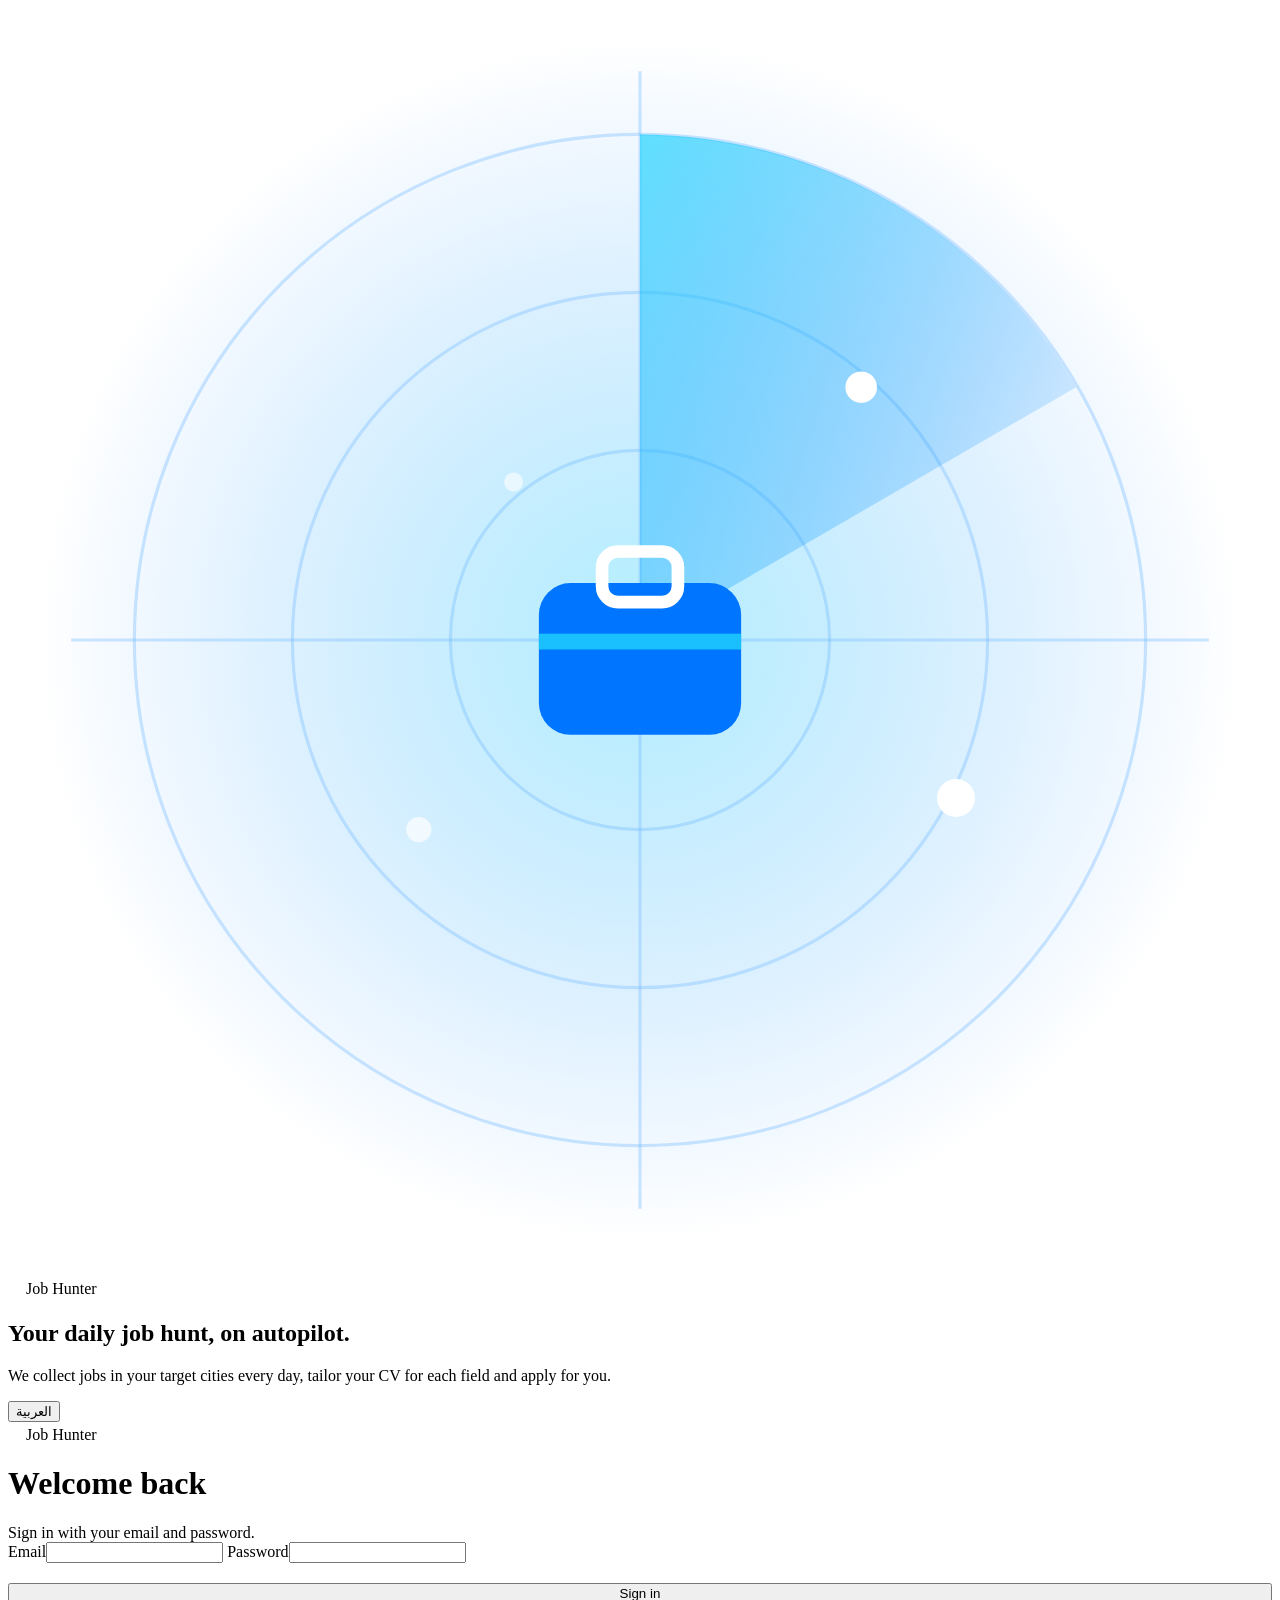
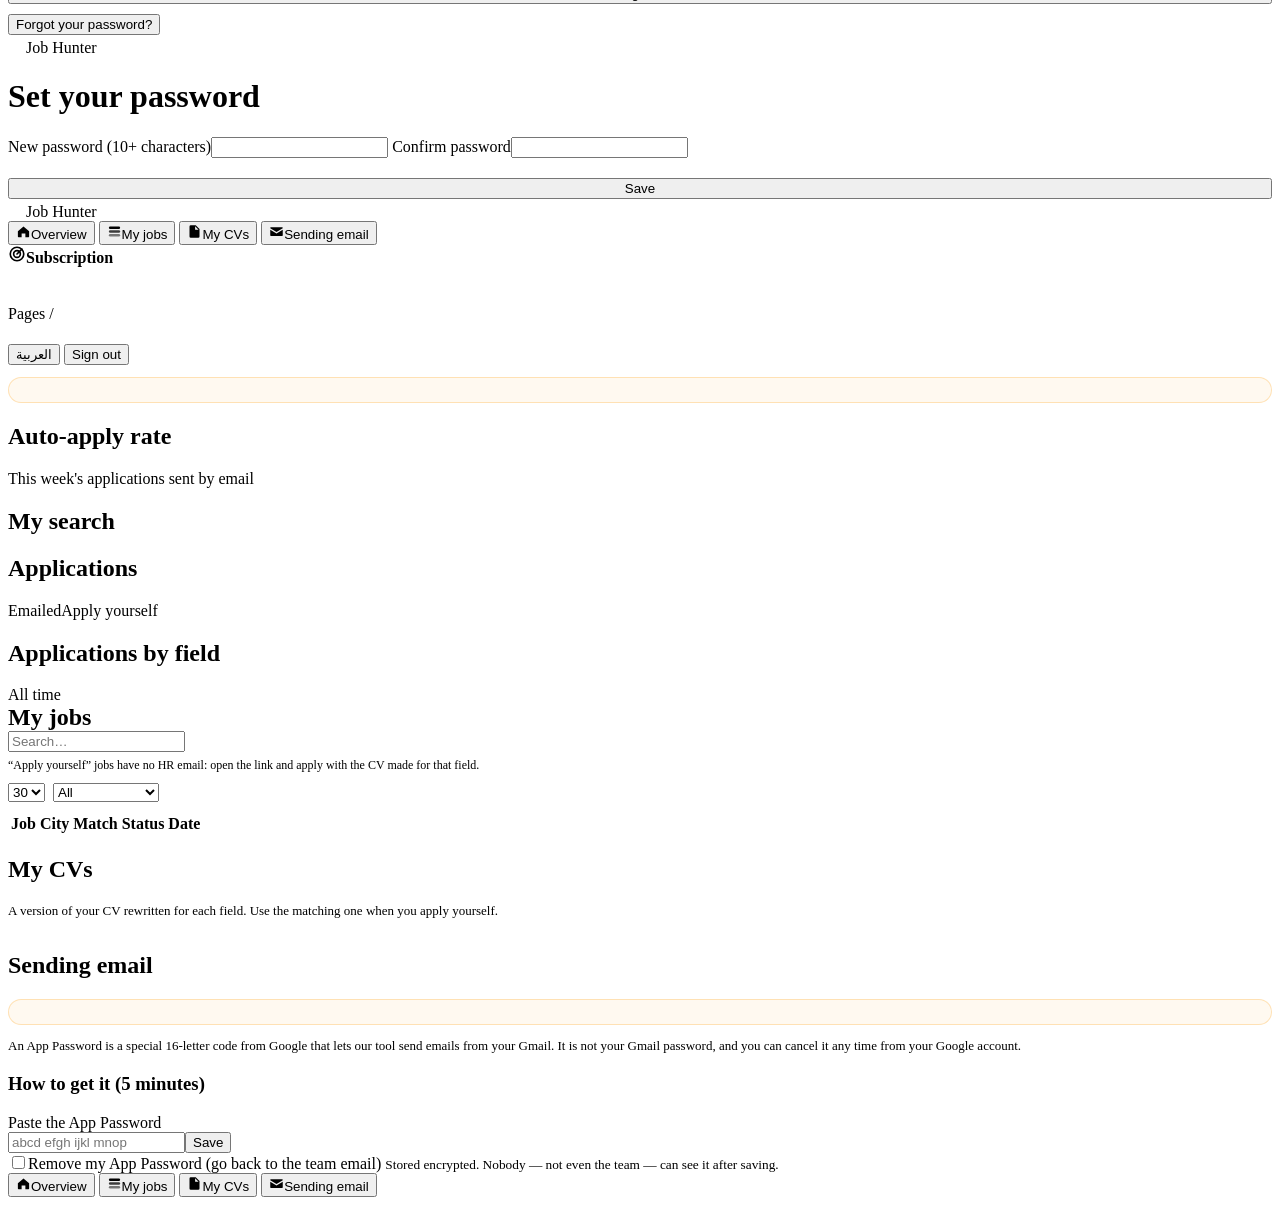
==== commit 83f01d0d: "Update me.html" ====
--- a/public/me.html
+++ b/public/me.html
@@ -47,14 +47,11 @@
     <div id="v-login" class="card hidden">
       <div class="brand"><span class="logo" data-ic="logo"></span>Job Hunter</div>
       <h1 data-t="welcome"></h1><p class="mute" style="margin:0" data-t="loginHint"></p>
+      <label data-t="email"></label><input id="l-email" type="email" autocomplete="username">
       <label data-t="password"></label><input id="l-pw" type="password" autocomplete="current-password">
       <button id="l-go" style="width:100%;margin-top:20px" data-t="signIn"></button>
       <div class="row" style="margin-top:10px;justify-content:center"><button class="ghost sm" id="l-forgot" data-t="forgot"></button></div>
       <div class="msg" id="l-msg"></div>
-    </div>
-    <div id="v-nolink" class="card hidden">
-      <div class="brand"><span class="logo" data-ic="logo"></span>Job Hunter</div>
-      <h1 data-t="noLinkTitle"></h1><p class="mute" data-t="noLinkText"></p>
     </div>
     <div id="v-setpw" class="card hidden">
       <div class="brand"><span class="logo" data-ic="logo"></span>Job Hunter</div>
@@ -144,7 +141,7 @@
 </div>
 
 <script>
-const T={en:{artTitle:"Your daily job hunt, on autopilot.",artText:"We collect jobs in your target cities every day, tailor your CV for each field and apply for you.",welcome:"Welcome back",loginHint:"Enter your password to open your dashboard.",password:"Password",signIn:"Sign in",forgot:"Forgot your password?",forgotDone:"Request sent. The team will send you a new link soon.",noLinkTitle:"Use your private link",noLinkText:"Open the personal link the team sent you (it ends with ?u=…). If you lost it, contact the team.",setPw:"Set your password",newPw:"New password (10+ characters)",confirmPw:"Confirm password",save:"Save",mismatch:"Passwords do not match",pwDone:"Password saved. Signing you in…",signOut:"Sign out",pages:"Pages",overview:"Overview",jobs:"My jobs",cvs:"My CVs",emailTab:"Sending email",subCard:"Subscription",subUntil:"Active until {d}",subEnded:"Ended on {d}",
+const T={en:{artTitle:"Your daily job hunt, on autopilot.",artText:"We collect jobs in your target cities every day, tailor your CV for each field and apply for you.",welcome:"Welcome back",loginHint:"Sign in with your email and password.",email:"Email",password:"Password",signIn:"Sign in",forgot:"Forgot your password?",forgotDone:"Request sent. The team will send a new password link to your email soon.",noLinkTitle:"Use your private link",noLinkText:"Open the personal link the team sent you (it ends with ?u=…). If you lost it, contact the team.",setPw:"Set your password",newPw:"New password (10+ characters)",confirmPw:"Confirm password",save:"Save",mismatch:"Passwords do not match",pwDone:"Password saved. Signing you in…",signOut:"Sign out",pages:"Pages",overview:"Overview",jobs:"My jobs",cvs:"My CVs",emailTab:"Sending email",subCard:"Subscription",subUntil:"Active until {d}",subEnded:"Ended on {d}",
 roNote:"Your subscription ended on {d}. The dashboard is read only — contact the team to renew.",lockedNote:"Your account is paused by the team. The dashboard is read only.",
 kToday:"Applied today",kWeek:"Applied this week",kAuto:"Auto-applied (week)",kMatch:"Matching jobs",hello:"Hello,",heroText:"We are hunting in {c} cities across {f} fields for you. Here is your progress.",heroBtn:"See my jobs",
 autoRate:"Auto-apply rate",autoRateHint:"This week's applications sent by email",sentCol:"Emailed",manualCol:"Apply yourself",mySearch:"My search",modeLive:"Live — applications are being sent",modeTest:"Starting soon — test mode",
@@ -160,7 +157,7 @@
 st4:'In <b>App name</b> type any name, for example <code class="k">Job Hunter</code>, then press <b>Create</b>.',
 st5:'Google shows a yellow box with 16 letters like <code class="k">abcd efgh ijkl mnop</code>. Copy it (it is shown only once).',
 st6:'Paste it below and press <b>Save</b>. Done — the next run sends from your Gmail.'},
-ar:{artTitle:"البحث عن شغل كل يوم… أوتوماتيك.",artText:"بنجمع الوظايف في المدن اللي تختارها كل يوم، ونعدّل السي في بتاعك لكل مجال، ونقدّم لك.",welcome:"أهلاً بيك",loginHint:"اكتب كلمة السر عشان تفتح الداشبورد بتاعتك.",password:"كلمة السر",signIn:"دخول",forgot:"نسيت كلمة السر؟",forgotDone:"اتبعت الطلب. الفريق هيبعتلك لينك جديد قريب.",noLinkTitle:"افتح اللينك الخاص بيك",noLinkText:"افتح اللينك الشخصي اللي الفريق بعتهولك (آخره ?u=…). لو ضاع منك، كلّم الفريق.",setPw:"تعيين كلمة السر",newPw:"كلمة سر جديدة (10 حروف أو أكتر)",confirmPw:"تأكيد كلمة السر",save:"حفظ",mismatch:"كلمتين السر مش زي بعض",pwDone:"اتحفظت. بندخّلك…",signOut:"خروج",pages:"الصفحات",overview:"نظرة عامة",jobs:"وظايفي",cvs:"نسخ السي في",emailTab:"إيميل الإرسال",subCard:"الاشتراك",subUntil:"ساري لحد {d}",subEnded:"انتهى يوم {d}",
+ar:{artTitle:"البحث عن شغل كل يوم… أوتوماتيك.",artText:"بنجمع الوظايف في المدن اللي تختارها كل يوم، ونعدّل السي في بتاعك لكل مجال، ونقدّم لك.",welcome:"أهلاً بيك",loginHint:"ادخل بالإيميل وكلمة السر بتوعك.",email:"الإيميل",password:"كلمة السر",signIn:"دخول",forgot:"نسيت كلمة السر؟",forgotDone:"اتبعت الطلب. الفريق هيبعتلك لينك كلمة سر جديد قريب.",noLinkTitle:"افتح اللينك الخاص بيك",noLinkText:"افتح اللينك الشخصي اللي الفريق بعتهولك (آخره ?u=…). لو ضاع منك، كلّم الفريق.",setPw:"تعيين كلمة السر",newPw:"كلمة سر جديدة (10 حروف أو أكتر)",confirmPw:"تأكيد كلمة السر",save:"حفظ",mismatch:"كلمتين السر مش زي بعض",pwDone:"اتحفظت. بندخّلك…",signOut:"خروج",pages:"الصفحات",overview:"نظرة عامة",jobs:"وظايفي",cvs:"نسخ السي في",emailTab:"إيميل الإرسال",subCard:"الاشتراك",subUntil:"ساري لحد {d}",subEnded:"انتهى يوم {d}",
 roNote:"اشتراكك انتهى يوم {d}. الداشبورد للقراءة بس — كلّم الفريق عشان تجدّد.",lockedNote:"حسابك متوقف مؤقتًا من الفريق. الداشبورد للقراءة بس.",
 kToday:"تقديمات النهارده",kWeek:"تقديمات الأسبوع",kAuto:"أوتوماتيك (الأسبوع)",kMatch:"وظايف مناسبة",hello:"أهلاً،",heroText:"بندوّر لك في {c} مدينة و{f} مجال. ده ملخص شغلك.",heroBtn:"شوف وظايفي",
 autoRate:"نسبة التقديم الأوتوماتيك",autoRateHint:"تقديمات الأسبوع اللي اتبعتت بالإيميل",sentCol:"اتبعت إيميل",manualCol:"قدّم بنفسك",mySearch:"البحث بتاعي",modeLive:"شغّال — التقديمات بتتبعت",modeTest:"هيبدأ قريب — وضع التجربة",
@@ -180,22 +177,21 @@
 const $=id=>document.getElementById(id), t=k=>T[lang][k]||k;
 const esc=s=>String(s??'').replace(/[&<>"']/g,c=>({'&':'&amp;','<':'&lt;','>':'&gt;','"':'&quot;',"'":'&#39;'}[c]));
 function msg(id,text,ok){$(id).textContent=text;$(id).classList.toggle('ok',!!ok);}
-const SLUG=(()=>{const u=new URLSearchParams(location.search).get('u');try{if(u)localStorage.setItem('slug',u);return u||localStorage.getItem('slug')||''}catch{return u||''}})();
 function applyLang(){document.documentElement.lang=lang;document.documentElement.dir=lang==='ar'?'rtl':'ltr';
   document.querySelectorAll('[data-t]').forEach(e=>e.textContent=t(e.dataset.t));document.querySelectorAll('[data-ph]').forEach(e=>e.placeholder=t(e.dataset.ph));
   $('langBtn').textContent=$('langBtn2').textContent=lang==='ar'?'English':'العربية';}
 $('langBtn').onclick=$('langBtn2').onclick=()=>{lang=lang==='ar'?'en':'ar';try{localStorage.setItem('lang',lang)}catch{}applyLang();if(ME){call('/api/me/lang',{method:'PUT',body:{lang}}).catch(()=>{});frame();tab(TAB)}};
 async function call(path,opt={}){const r=await fetch(path,{method:opt.method||'GET',headers:{'content-type':'application/json'},body:opt.body?JSON.stringify(opt.body):undefined,credentials:'same-origin'});
   let d={};try{d=await r.json()}catch{}if(!r.ok)throw Object.assign(new Error(d.error||r.status),{status:r.status});return d;}
-function show(v){['login','nolink','setpw','home'].forEach(x=>$('v-'+x).classList.toggle('hidden',x!==v));$('auth').classList.toggle('hidden',v==='home');}
-
-$('l-go').onclick=async()=>{try{await call('/api/me/login',{method:'POST',body:{slug:SLUG,password:$('l-pw').value}});boot()}catch(e){msg('l-msg',e.message)}};
+function show(v){['login','setpw','home'].forEach(x=>$('v-'+x).classList.toggle('hidden',x!==v));$('auth').classList.toggle('hidden',v==='home');}
+
+$('l-go').onclick=async()=>{try{await call('/api/me/login',{method:'POST',body:{email:$('l-email').value,password:$('l-pw').value}});boot()}catch(e){msg('l-msg',e.message)}};
 $('l-pw').onkeydown=e=>{if(e.key==='Enter')$('l-go').click()};
-$('l-forgot').onclick=async()=>{await call('/api/me/forgot',{method:'POST',body:{slug:SLUG}}).catch(()=>{});msg('l-msg',t('forgotDone'),true)};
+$('l-forgot').onclick=async()=>{try{await call('/api/me/forgot',{method:'POST',body:{email:$('l-email').value}});msg('l-msg',t('forgotDone'),true)}catch(e){msg('l-msg',e.message)}};
 $('p-go').onclick=async()=>{if($('p-pw').value!==$('p-pw2').value)return msg('p-msg',t('mismatch'));
   try{const d=await call('/api/set-password',{method:'POST',body:{token:location.hash.split('=')[1],password:$('p-pw').value}});msg('p-msg',t('pwDone'),true);
-    const pw=$('p-pw').value;history.replaceState(null,'',location.pathname+'?u='+encodeURIComponent(d.slug||SLUG));try{localStorage.setItem('slug',d.slug||SLUG)}catch{}
-    await call('/api/me/login',{method:'POST',body:{slug:d.slug||SLUG,password:pw}}).catch(()=>{});setTimeout(boot,600)}catch(e){msg('p-msg',e.message)}};
+    const pw=$('p-pw').value;history.replaceState(null,'',location.pathname);
+    await call('/api/me/login',{method:'POST',body:{slug:d.slug,password:pw}}).catch(()=>{});setTimeout(boot,600)}catch(e){msg('p-msg',e.message)}};
 $('out').onclick=async()=>{await call('/api/me/logout',{method:'POST'}).catch(()=>{});ME=null;boot()};
 
 const CO={AE:['United Arab Emirates','الإمارات'],EG:['Egypt','مصر'],SA:['Saudi Arabia','السعودية']};
@@ -298,7 +294,7 @@
 async function boot(){applyLang();paintIcons();
   if(location.hash.startsWith('#set-password=')){show('setpw');return}
   try{ME=await call('/api/me/info');let has=true;try{has=!!localStorage.getItem('lang')}catch{}if(ME.lang&&!has){lang=ME.lang;applyLang()}return home()}catch{}
-  ME=null;show(SLUG?'login':'nolink');document.title='Sign in';}
+  ME=null;show('login');document.title='Sign in';}
 boot();
 if('serviceWorker' in navigator)addEventListener('load',()=>navigator.serviceWorker.register('/sw.js').catch(()=>{}));
 </script>
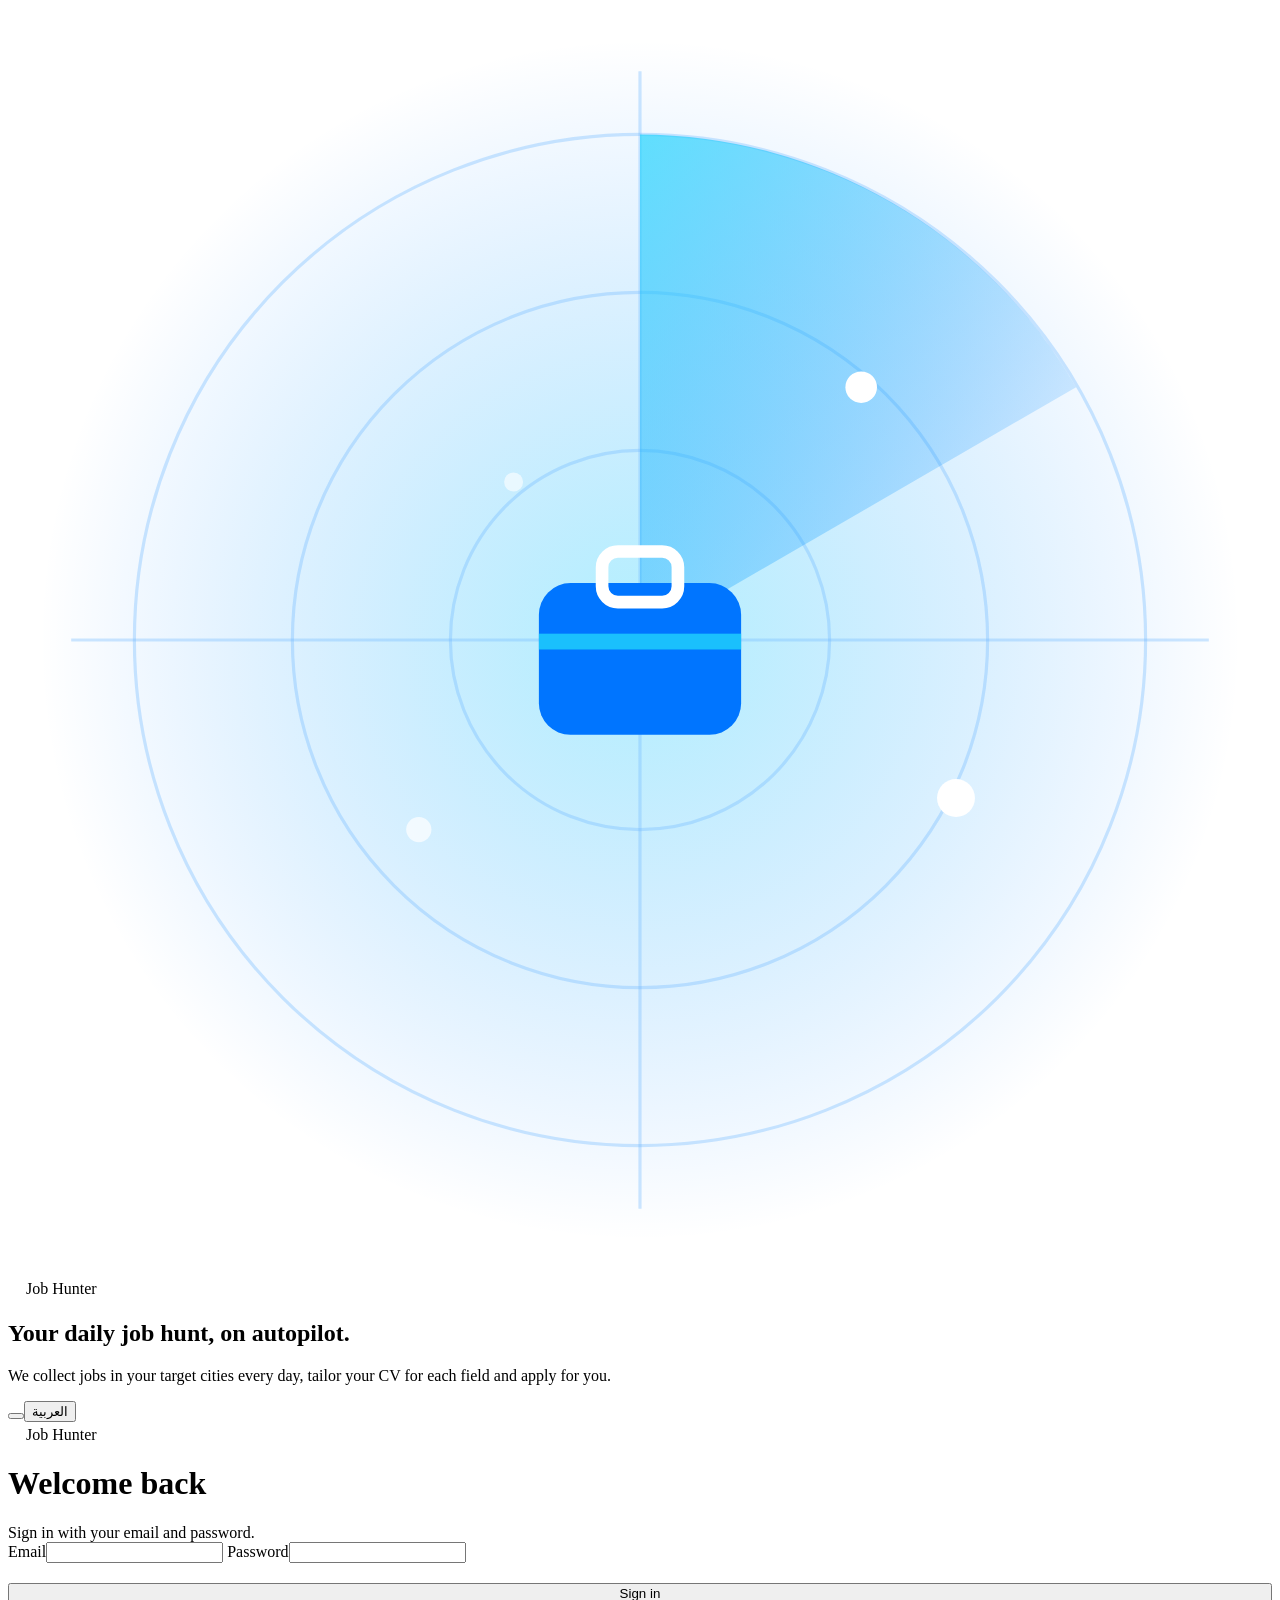
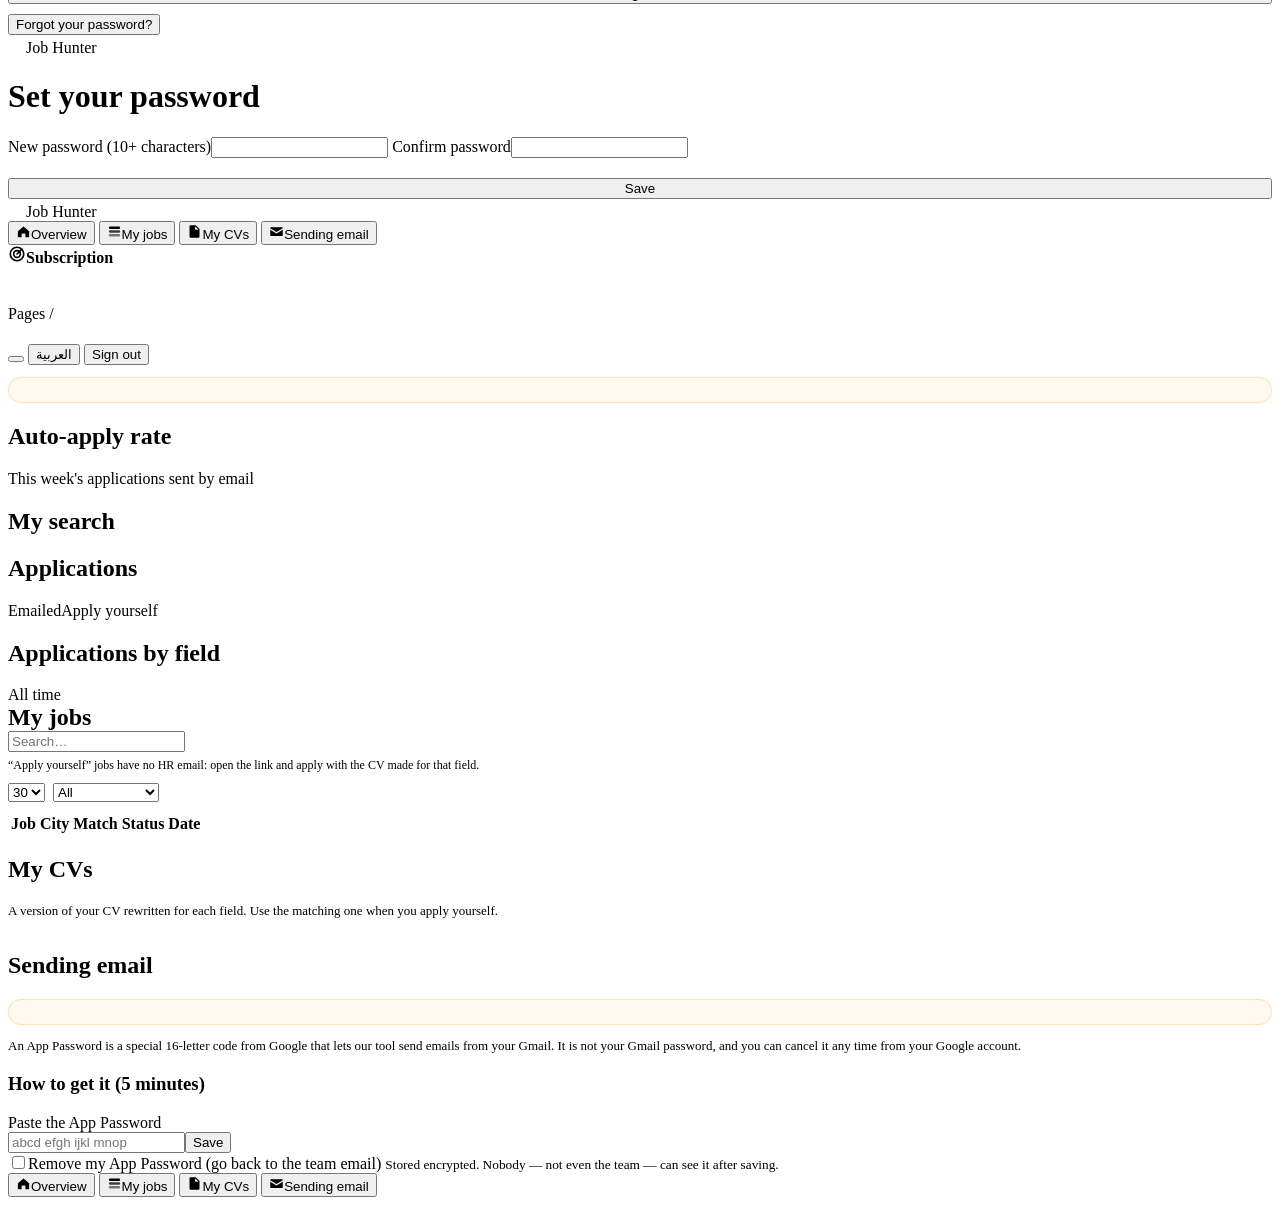
==== commit 1779315d: "Update me.html" ====
--- a/public/me.html
+++ b/public/me.html
@@ -14,16 +14,17 @@
 <link rel="preconnect" href="https://fonts.googleapis.com"><link rel="preconnect" href="https://fonts.gstatic.com" crossorigin>
 <link rel="stylesheet" href="https://fonts.googleapis.com/css2?family=Cairo:wght@400;600;700;800&family=Plus+Jakarta+Sans:wght@400;500;600;700;800&display=swap">
 <link rel="stylesheet" href="/app.css">
+<script src="/theme.js"></script>
 <style>
-.steps{margin:6px 0 0;padding-inline-start:22px;line-height:1.8;font-size:14px}.steps li{margin-bottom:8px}.steps a{color:var(--acc2)}
+.steps{margin:6px 0 0;padding-inline-start:22px;line-height:1.8;font-size:14px}.steps li{margin-bottom:8px}.steps a{color:var(--link)}
 .note{border:1px solid rgba(255,181,71,.35);background:rgba(255,181,71,.08);color:var(--warn);border-radius:14px;padding:12px 14px;font-size:13px;margin:12px 0}
 .note.ok{border-color:rgba(1,181,116,.35);background:rgba(1,181,116,.08);color:var(--ok)}
-.jt a.apply{color:var(--acc2);font-weight:700;text-decoration:none}.jt td{vertical-align:top}
+.jt a.apply{color:var(--link);font-weight:700;text-decoration:none}.jt td{vertical-align:top}
 .cvs{display:grid;grid-template-columns:repeat(auto-fill,minmax(230px,1fr));gap:14px}
-.cvc{border:1px solid var(--line);border-radius:18px;padding:16px;background:rgba(255,255,255,.03)}.cvc b{display:block;margin-bottom:4px}
+.cvc{border:1px solid var(--line);border-radius:18px;padding:16px;background:var(--soft)}.cvc b{display:block;margin-bottom:4px}
 .filters{display:flex;gap:8px;flex-wrap:wrap;margin:10px 0}.filters select{width:auto}
-a.btn{display:inline-block;padding:10px 18px;border-radius:12px;background:var(--acc);color:#fff;font:600 13px var(--font);text-decoration:none}a.btn.sm{padding:6px 12px;font-size:12px;border-radius:10px}a.btn.ghost{background:rgba(255,255,255,.05);color:var(--ink);border:1px solid var(--line)}
-code.k{background:rgba(0,0,0,.35);padding:2px 6px;border-radius:6px;font-size:12px}
+a.btn{display:inline-block;padding:10px 18px;border-radius:12px;background:var(--acc);color:#fff;font:600 13px var(--font);text-decoration:none}a.btn.sm{padding:6px 12px;font-size:12px;border-radius:10px}a.btn.ghost{background:var(--soft);color:var(--ink);border:1px solid var(--line)}
+code.k{background:var(--code);padding:2px 6px;border-radius:6px;font-size:12px}
 </style>
 </head>
 <body>
@@ -43,7 +44,7 @@
     <h2 style="margin-top:22px" data-t="artTitle"></h2><p data-t="artText"></p>
   </div>
   <div class="auth-side" style="position:relative">
-    <div class="auth-top"><button class="ghost sm" id="langBtn">العربية</button></div>
+    <div class="auth-top"><button class="ghost sm thm" type="button"></button><button class="ghost sm" id="langBtn">العربية</button></div>
     <div id="v-login" class="card hidden">
       <div class="brand"><span class="logo" data-ic="logo"></span>Job Hunter</div>
       <h1 data-t="welcome"></h1><p class="mute" style="margin:0" data-t="loginHint"></p>
@@ -82,6 +83,7 @@
       <span class="logo mlogo brand" style="padding:0"><span class="logo" data-ic="logo"></span></span>
       <div><div class="crumb"><span data-t="pages"></span> / <b id="crumb"></b></div><h1 id="pageTitle"></h1></div>
       <span class="sp"></span>
+      <button class="ghost sm thm" type="button"></button>
       <button class="ghost sm" id="langBtn2">العربية</button>
       <span class="who"><span class="avatar" id="avatar"></span><span id="who"></span></span>
       <button class="ghost sm" id="out" data-t="signOut"></button>
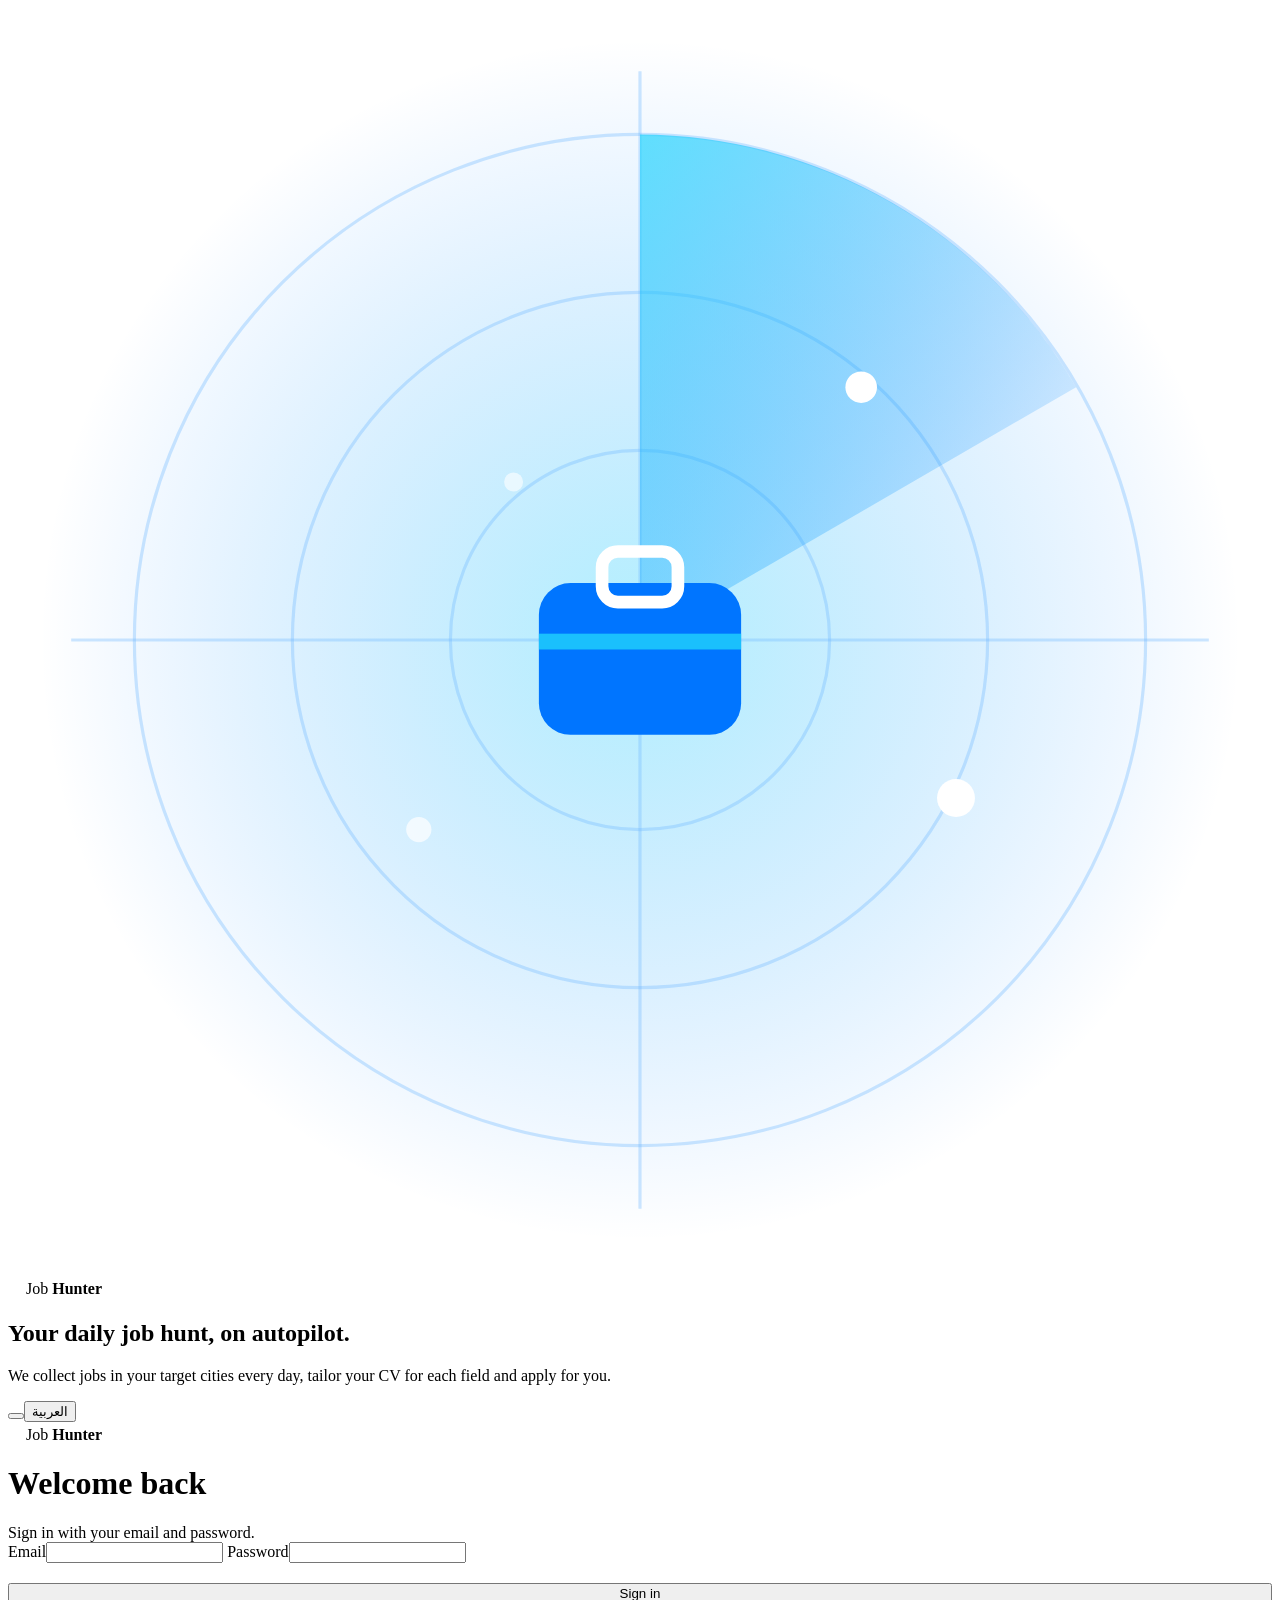
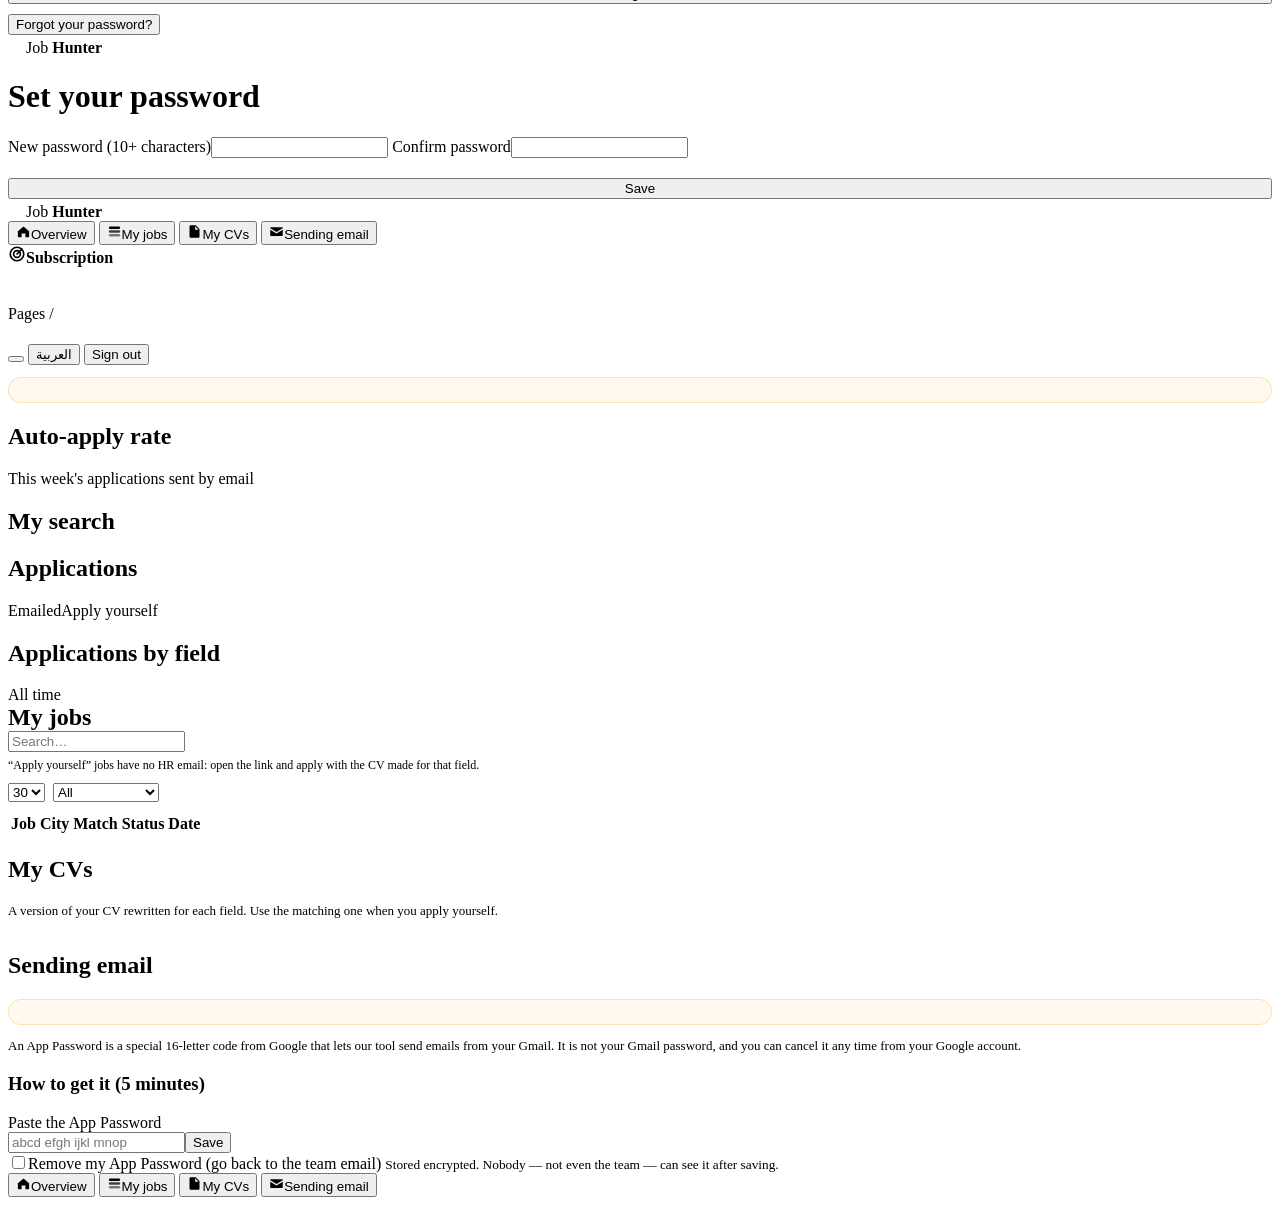
==== commit a34119b6: "Update me.html" ====
--- a/public/me.html
+++ b/public/me.html
@@ -7,7 +7,7 @@
 <title>My job hunt</title>
 <meta name="theme-color" content="#070b24">
 <link rel="manifest" href="/me.webmanifest">
-<link rel="icon" href="/icon.svg" type="image/svg+xml">
+<link rel="icon" href="/icon-192.png" type="image/png">
 <link rel="apple-touch-icon" href="/icon-192.png">
 <meta name="mobile-web-app-capable" content="yes"><meta name="apple-mobile-web-app-capable" content="yes">
 <meta name="apple-mobile-web-app-status-bar-style" content="black-translucent"><meta name="apple-mobile-web-app-title" content="Job Hunter">
@@ -40,13 +40,13 @@
       <g fill="#fff"><circle cx="270" cy="120" r="5"/><circle cx="130" cy="260" r="4" opacity=".7"/><circle cx="300" cy="250" r="6"/><circle cx="160" cy="150" r="3" opacity=".6"/></g>
       <g transform="translate(168 172)"><rect width="64" height="48" y="10" rx="10" fill="#0075ff"/><rect x="20" width="24" height="16" rx="5" stroke="#fff" stroke-width="4" fill="none"/><rect y="26" width="64" height="5" fill="#21d4fd" opacity=".8"/></g>
     </svg>
-    <div class="brand"><span class="logo" data-ic="logo"></span>Job Hunter</div>
+    <div class="brand"><span class="logo" data-ic="logo"></span><span class="wm">Job <b>Hunter</b></span></div>
     <h2 style="margin-top:22px" data-t="artTitle"></h2><p data-t="artText"></p>
   </div>
   <div class="auth-side" style="position:relative">
     <div class="auth-top"><button class="ghost sm thm" type="button"></button><button class="ghost sm" id="langBtn">العربية</button></div>
     <div id="v-login" class="card hidden">
-      <div class="brand"><span class="logo" data-ic="logo"></span>Job Hunter</div>
+      <div class="brand"><span class="logo" data-ic="logo"></span><span class="wm">Job <b>Hunter</b></span></div>
       <h1 data-t="welcome"></h1><p class="mute" style="margin:0" data-t="loginHint"></p>
       <label data-t="email"></label><input id="l-email" type="email" autocomplete="username">
       <label data-t="password"></label><input id="l-pw" type="password" autocomplete="current-password">
@@ -55,7 +55,7 @@
       <div class="msg" id="l-msg"></div>
     </div>
     <div id="v-setpw" class="card hidden">
-      <div class="brand"><span class="logo" data-ic="logo"></span>Job Hunter</div>
+      <div class="brand"><span class="logo" data-ic="logo"></span><span class="wm">Job <b>Hunter</b></span></div>
       <h1 data-t="setPw"></h1>
       <label data-t="newPw"></label><input id="p-pw" type="password" autocomplete="new-password">
       <label data-t="confirmPw"></label><input id="p-pw2" type="password" autocomplete="new-password">
@@ -68,7 +68,7 @@
 <!-- ================= app ================= -->
 <div id="v-home" class="app hidden">
   <aside class="side"><div class="side-in">
-    <div class="brand"><span class="logo" data-ic="logo"></span>Job Hunter</div>
+    <div class="brand"><span class="logo" data-ic="logo"></span><span class="wm">Job <b>Hunter</b></span></div>
     <nav class="nav">
       <button data-tab="overview"><span class="ic" data-ic="home"></span><span data-t="overview"></span></button>
       <button data-tab="jobs"><span class="ic" data-ic="list"></span><span data-t="jobs"></span></button>
